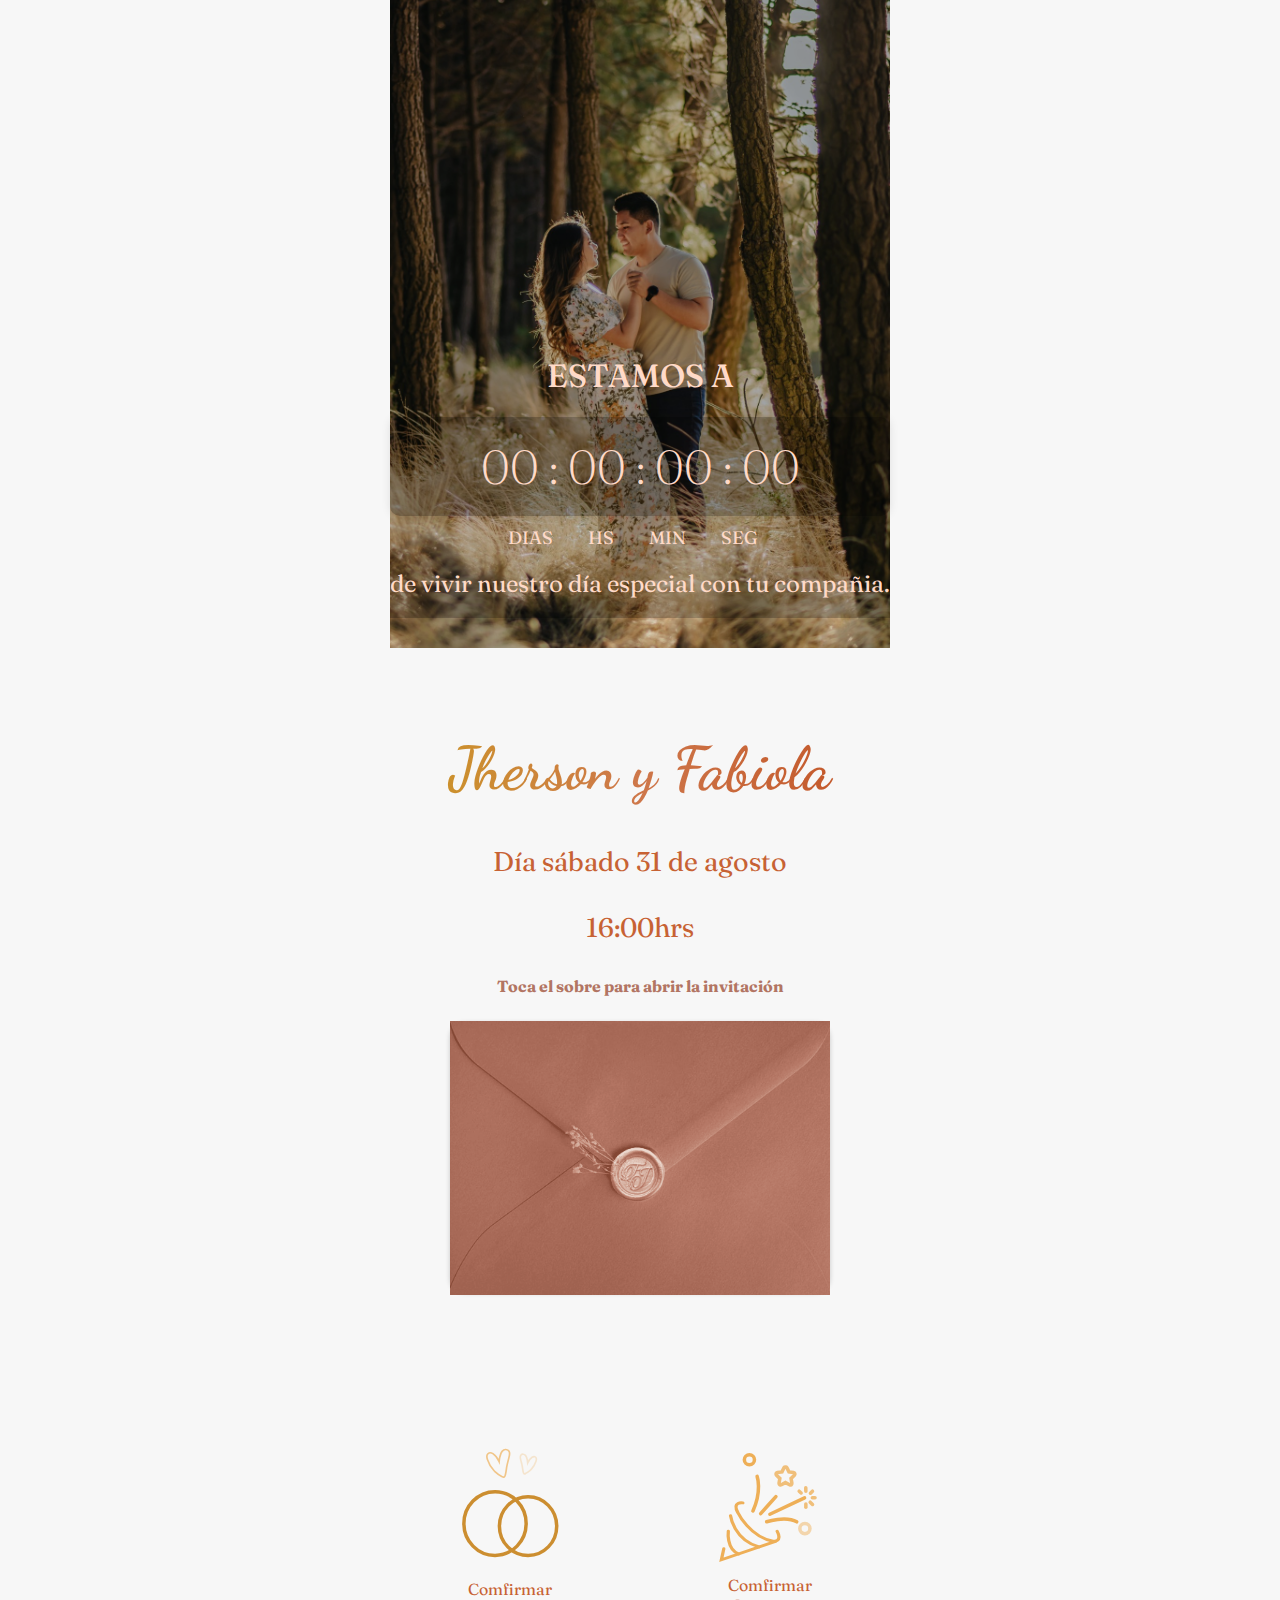
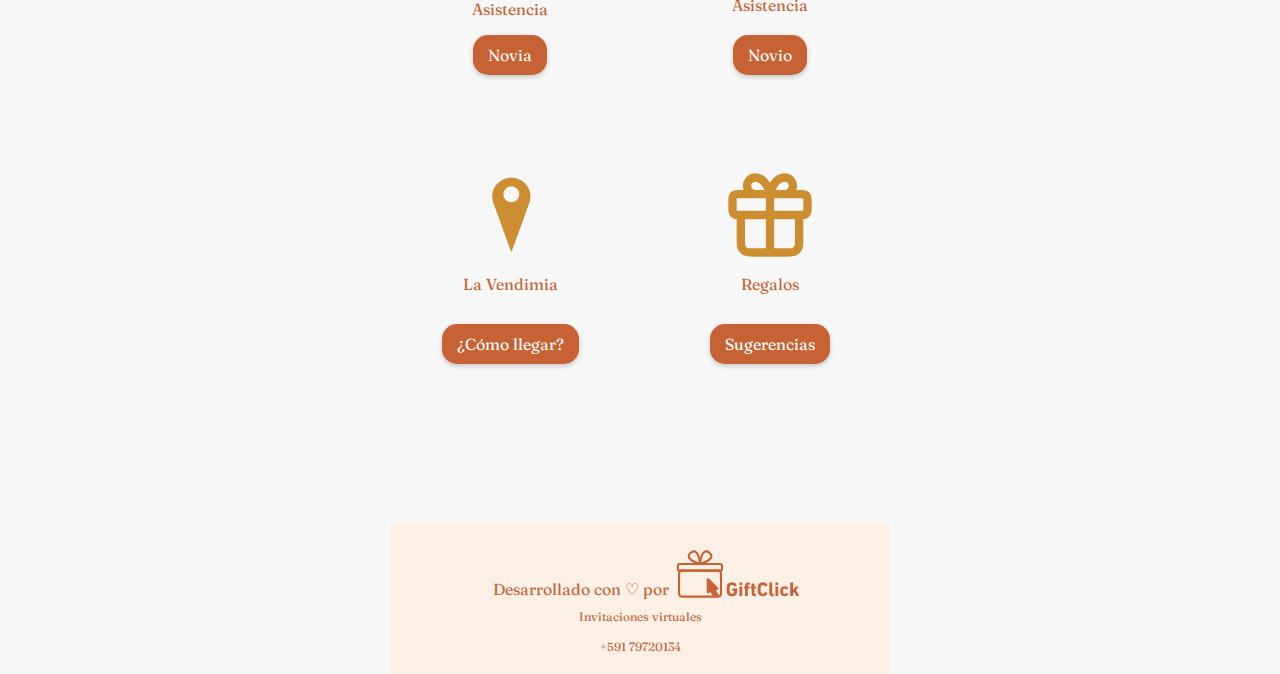
==== index.html @ 489cf0a3 "detailsx2" ====
<!DOCTYPE html>
<html lang="en">

<head>
    <meta charset="UTF-8">
    <meta name="viewport" content="width=device-width, initial-scale=1.0">
    <title>Nuestra Boda Jherson y Fabiola</title>
    <link rel="icon" type="image/x-icon" href="favicon.ico">
    <link rel="stylesheet" href="styles1.css">
    <script src="https://ajax.googleapis.com/ajax/libs/jquery/3.5.1/jquery.min.js"></script>
    <link href="https://use.fontawesome.com/releases/v5.6.1/css/all.css" rel="stylesheet">
    <meta property="og:image" content="rings.jpg">
    <title>Nuestra Boda Fabi y Jherson</title>
</head>

<body>
    <div class="containerHome">
        <img src="Flowers.PNG" alt="qr gift" class="flores">
    </div>
    <h1 class="letering">Jherson y Fabiola</h1>
    <div class="textlet">
        <p class="textlet1">Día sábado 31 de agosto <br> <br>16:00hrs </p>
    </div>
    <div class="countdown">
        <h1>Estamos a</h1>
        <div id="timer">
            <div class="time-unit" id="days">00</div>
            <div class="time-unit">:</div>
            <div class="time-unit" id="hours">00</div>
            <div class="time-unit">:</div>
            <div class="time-unit" id="minutes">00</div>
            <div class="time-unit">:</div>
            <div class="time-unit" id="seconds">00</div>
        </div>
        <div class="time-labels">
            <div class="time-label">DIAS</div>
            <div class="time-label">HS</div>
            <div class="time-label">MIN</div>
            <div class="time-label">SEG</div>
        </div>
        <h2>de vivir nuestro día especial con tu compañia.</h2>
    </div>
    <h4>Toca el sobre para abrir la invitación</h4>
    <div class="carta">
        <a href="home.html" id="envb"><img class="cartaInside" src="envelope.PNG" alt="carta"></a>
        <img src="flor2.PNG" alt="flores" id="floresHome">
    </div>
    <div class="totens">
        <div class="anim-anillos" class="toten1" id="toten1">
            <svg xmlns="http://www.w3.org/2000/svg" viewBox="0 0 150 150" width="150" height="150"
                preserveAspectRatio="xMidYMid meet">
                <defs>
                    <clipPath id="__lottie_element_75">
                        <rect width="150" height="150" x="0" y="0"></rect>
                    </clipPath>
                </defs>
                <g clip-path="url(#__lottie_element_75)">
                    <g transform="matrix(1,0,0,1,47.29375457763672,20.146596908569336)" opacity="0.6827542372879326">
                        <g opacity="1" transform="matrix(1,0,0,1,15.862000465393066,18.20599937438965)">
                            <path class="anillo-path"
                                d="M5.724,13.821C5.032,13.981,4.349,13.571,3.843,13.268C3.746,13.209,3.654,13.154,3.588,13.12C1.193,11.869,-0.996,10.318,-2.917,8.511C-3.373,8.082,-3.82,7.632,-4.247,7.173C-7.15,4.054,-9.331,0.323,-10.729,-3.916C-11.216,-5.392,-11.637,-6.964,-10.984,-8.533C-10.77,-9.045,-10.245,-9.969,-9.124,-10.396C-7.972,-10.834,-6.634,-10.589,-5.253,-9.686C-2.224,-7.706,-0.428,-4.799,0.972,-1.759C1.193,-4.68,1.761,-7.298,2.69,-9.704C3.021,-10.557,3.424,-11.456,4.142,-12.245C4.973,-13.158,6.099,-13.744,7.23,-13.852C8.588,-13.981,10.378,-13.345,11.1,-11.643C11.637,-10.374,11.435,-8.962,11.202,-7.739C10.869,-5.986,10.404,-4.22,9.954,-2.512C9.501,-0.791,9.033,0.987,8.704,2.738C8.505,3.803,8.354,4.892,8.208,5.945C8.135,6.478,8.058,7.03,7.976,7.573C7.786,8.835,7.533,10.322,7.103,11.795C7.083,11.861,7.064,11.942,7.043,12.031C6.902,12.622,6.69,13.514,5.837,13.79C5.799,13.802,5.762,13.813,5.724,13.821z" />
                        </g>
                    </g>
                    <g transform="matrix(1,0,0,1,80.91278076171875,24.922286987304688)" opacity="0.2512999999995208">
                        <g opacity="1" transform="matrix(1,0,0,1,12.479000091552734,14.140999794006348)">
                            <path class="anillo-path1"
                                d="M-4.14,9.779C-4.745,9.583,-4.896,8.951,-4.995,8.532C-5.011,8.469,-5.022,8.412,-5.036,8.365C-5.342,7.32,-5.522,6.265,-5.657,5.371C-5.715,4.985,-5.77,4.594,-5.821,4.216C-5.925,3.469,-6.032,2.696,-6.174,1.941C-6.406,0.7,-6.739,-0.562,-7.06,-1.782C-7.379,-2.993,-7.709,-4.246,-7.945,-5.489C-8.109,-6.357,-8.254,-7.358,-7.872,-8.258C-7.36,-9.465,-6.091,-9.916,-5.128,-9.825C-4.325,-9.749,-3.527,-9.333,-2.938,-8.685C-2.429,-8.125,-2.143,-7.488,-1.908,-6.883C-1.249,-5.176,-0.847,-3.32,-0.689,-1.249C0.304,-3.404,1.578,-5.465,3.727,-6.871C4.706,-7.511,5.654,-7.685,6.471,-7.374C7.266,-7.071,7.639,-6.416,7.79,-6.053C8.253,-4.939,7.955,-3.825,7.609,-2.778C6.617,0.228,5.07,2.875,3.012,5.087C2.709,5.412,2.392,5.731,2.068,6.036C0.706,7.317,-0.846,8.417,-2.545,9.304C-2.592,9.329,-2.657,9.368,-2.726,9.409C-3.085,9.625,-3.569,9.916,-4.06,9.802C-4.086,9.795,-4.113,9.788,-4.14,9.779z" />
                        </g>
                    </g>
                    <g transform="matrix(1,0,0,1,20.293,58.118)" opacity="1">
                        <g opacity="1" transform="matrix(1,0,0,1,39.72,40.464)">
                            <path class="anillo-move1"
                                d="M31.128,0C31.128,17.603,17.192,31.872,0,31.872C-17.191,31.872,-31.128,17.603,-31.128,0C-31.128,-17.602,-17.191,-31.872,0,-31.872C17.192,-31.872,31.128,-17.602,31.128,0z" />
                        </g>
                    </g>
                    <g transform="matrix(1,0,0,1,55.828,63.21)" opacity="1">
                        <g opacity="1" transform="matrix(1,0,0,1,37.234,37.918)">
                            <path class="anillo-move2"
                                d="M28.642,0C28.642,16.196,15.818,29.326,-0.001,29.326C-15.819,29.326,-28.641,16.196,-28.641,0C-28.641,-16.196,-15.819,-29.326,-0.001,-29.326C15.818,-29.326,28.642,-16.196,28.642,0z" />
                        </g>
                    </g>
                </g>
            </svg>
            <p>Comfirmar Asistencia</p>
        </div>
        <div class="toten1a"><a target="_blank" class="b2"
                href="https://api.whatsapp.com/send?phone=+59179955476&text=Sí,%20podr%C3%A9%20asistir%20a%20la%20boda%20el%20día%20sábado%2031%20de%20agosto,%20mi%20nombre%20y%20apellido%20es…">Novia</a>
        </div>

        <div class="toten2">
            <svg class="anim-fiesta" xmlns="http://www.w3.org/2000/svg" viewBox="0 0 130 130" width="130" height="130"
                preserveAspectRatio="xMidYMid meet"
                style="width: 100%; height: 100%; transform: translate3d(0px, 0px, 0px);">
                <defs>
                    <clipPath id="__lottie_element_36">
                        <rect width="130" height="130" x="0" y="0"></rect>
                    </clipPath>
                </defs>
                <g clip-path="url(#__lottie_element_36)">
                    <g transform="matrix(1,0,0,1,4.901298522949219,11.877037048339844)" opacity="0.7761166198485527"
                        style="display: block;">
                        <g opacity="1" transform="matrix(1,0,0,1,75.55999755859375,23.030000686645508)">
                            <path stroke-linecap="round" stroke-linejoin="miter" fill-opacity="0" stroke-miterlimit="10"
                                stroke="#cc8e30" stroke-opacity="1" stroke-width="3.531"
                                d=" M9.35200023651123,-2.2809998989105225 C9.166999816894531,-2.8489999771118164 8.673999786376953,-3.26200008392334 8.083000183105469,-3.3480000495910645 C8.083000183105469,-3.3480000495910645 3.4709999561309814,-4.019999980926514 3.4709999561309814,-4.019999980926514 C3.4709999561309814,-4.019999980926514 1.4149999618530273,-8.197999954223633 1.4149999618530273,-8.197999954223633 C0.9570000171661377,-8.97700023651123 -0.04600000008940697,-9.236000061035156 -0.824999988079071,-8.777000427246094 C-1.0640000104904175,-8.63599967956543 -1.2630000114440918,-8.437999725341797 -1.4049999713897705,-8.197999954223633 C-1.4049999713897705,-8.197999954223633 -3.4709999561309814,-4.019999980926514 -3.4709999561309814,-4.019999980926514 C-3.4709999561309814,-4.019999980926514 -8.083000183105469,-3.3480000495910645 -8.083000183105469,-3.3480000495910645 C-8.942000389099121,-3.2239999771118164 -9.536999702453613,-2.427999973297119 -9.413000106811523,-1.5700000524520874 C-9.36299991607666,-1.2280000448226929 -9.204000473022461,-0.9120000004768372 -8.956999778747559,-0.6700000166893005 C-8.956999778747559,-0.6700000166893005 -5.619999885559082,2.5829999446868896 -5.619999885559082,2.5829999446868896 C-5.619999885559082,2.5829999446868896 -6.406000137329102,7.176000118255615 -6.406000137329102,7.176000118255615 C-6.557000160217285,8.029999732971191 -5.986999988555908,8.845000267028809 -5.131999969482422,8.996000289916992 C-4.788000106811523,9.057000160217285 -4.433000087738037,9.001999855041504 -4.125,8.83899974822998 C-4.125,8.83899974822998 0.0010000000474974513,6.663000106811523 0.0010000000474974513,6.663000106811523 C0.0010000000474974513,6.663000106811523 4.125999927520752,8.833000183105469 4.125999927520752,8.833000183105469 C4.894000053405762,9.237000465393066 5.8429999351501465,8.940999984741211 6.247000217437744,8.17300033569336 C6.4079999923706055,7.867000102996826 6.464000225067139,7.515999794006348 6.406000137329102,7.176000118255615 C6.406000137329102,7.176000118255615 5.619999885559082,2.5829999446868896 5.619999885559082,2.5829999446868896 C5.619999885559082,2.5829999446868896 8.956000328063965,-0.6700000166893005 8.956000328063965,-0.6700000166893005 C9.383999824523926,-1.0889999866485596 9.538000106811523,-1.7130000591278076 9.35200023651123,-2.2809998989105225z">
                            </path>
                        </g>
                    </g>
                    <g transform="matrix(1,0,0,1,-12.5,-20)" opacity="1" style="display: block;">
                        <g opacity="1" transform="matrix(1,0,0,1,56.909000396728516,38.75400161743164)">
                            <path stroke-linecap="round" stroke-linejoin="miter" fill-opacity="0" stroke-miterlimit="10"
                                stroke="#cc8e30" stroke-opacity="1" stroke-width="3.531"
                                d=" M5.057000160217285,0 C5.057000160217285,2.7929999828338623 2.7929999828338623,5.057000160217285 0,5.057000160217285 C-2.7929999828338623,5.057000160217285 -5.057000160217285,2.7929999828338623 -5.057000160217285,0 C-5.057000160217285,-2.7920000553131104 -2.7929999828338623,-5.057000160217285 0,-5.057000160217285 C2.7929999828338623,-5.057000160217285 5.057000160217285,-2.7920000553131104 5.057000160217285,0z">
                            </path>
                        </g>
                    </g>
                    <g transform="matrix(1,0,0,1,1.6558074951171875,2.271503448486328)" opacity="0.4720528386105976"
                        style="display: block;">
                        <g opacity="1" transform="matrix(1,0,0,1,98.23699951171875,85.31300354003906)">
                            <path stroke-linecap="round" stroke-linejoin="miter" fill-opacity="0" stroke-miterlimit="10"
                                stroke="#cc8e30" stroke-opacity="1" stroke-width="3.531"
                                d=" M5.057000160217285,0 C5.057000160217285,2.7929999828338623 2.7929999828338623,5.057000160217285 0,5.057000160217285 C-2.7929999828338623,5.057000160217285 -5.057000160217285,2.7929999828338623 -5.057000160217285,0 C-5.057000160217285,-2.7929999828338623 -2.7929999828338623,-5.057000160217285 0,-5.057000160217285 C2.7929999828338623,-5.057000160217285 5.057000160217285,-2.7929999828338623 5.057000160217285,0z">
                            </path>
                        </g>
                    </g>
                    <g transform="matrix(1,0,0,1,9.500003814697266,4.5)" opacity="0.7761166198485527"
                        style="display: block;">
                        <g opacity="1" transform="matrix(1,0,0,1,85.64399719238281,46.60100173950195)">
                            <path stroke-linecap="round" stroke-linejoin="miter" fill-opacity="0" stroke-miterlimit="10"
                                stroke="#cc8e30" stroke-opacity="1" stroke-width="3.531"
                                d=" M-0.9639999866485596,-0.871999979019165 C-0.9639999866485596,-0.871999979019165 0.9639999866485596,0.871999979019165 0.9639999866485596,0.871999979019165">
                            </path>
                        </g>
                        <g opacity="1" transform="matrix(1,0,0,1,91.30599975585938,43.941001892089844)">
                            <path stroke-linecap="round" stroke-linejoin="miter" fill-opacity="0" stroke-miterlimit="10"
                                stroke="#cc8e30" stroke-opacity="1" stroke-width="3.531"
                                d=" M-0.04399999976158142,-1.7879999876022339 C-0.04399999976158142,-1.7879999876022339 0.04399999976158142,1.7879999876022339 0.04399999976158142,1.7879999876022339">
                            </path>
                        </g>
                        <g opacity="1" transform="matrix(1,0,0,1,0,0)">
                            <path stroke-linecap="round" stroke-linejoin="miter" fill-opacity="0" stroke-miterlimit="10"
                                stroke="#cc8e30" stroke-opacity="1" stroke-width="3.531"
                                d=" M91.3479995727539,58.45899963378906 C91.3479995727539,58.45899963378906 91.3479995727539,61.78499984741211 91.3479995727539,61.78499984741211">
                            </path>
                        </g>
                        <g opacity="1" transform="matrix(1,0,0,1,96.86199951171875,57.849998474121094)">
                            <path stroke-linecap="round" stroke-linejoin="miter" fill-opacity="0" stroke-miterlimit="10"
                                stroke="#cc8e30" stroke-opacity="1" stroke-width="3.531"
                                d=" M-1.1540000438690186,-1.1349999904632568 C-1.1540000438690186,-1.1349999904632568 1.1540000438690186,1.1349999904632568 1.1540000438690186,1.1349999904632568">
                            </path>
                        </g>
                        <g opacity="1" transform="matrix(1,0,0,1,0,0)">
                            <path stroke-linecap="round" stroke-linejoin="miter" fill-opacity="0" stroke-miterlimit="10"
                                stroke="#cc8e30" stroke-opacity="1" stroke-width="3.531"
                                d=" M97.88800048828125,52.356998443603516 C97.88800048828125,52.356998443603516 100.50399780273438,52.356998443603516 100.50399780273438,52.356998443603516">
                            </path>
                        </g>
                        <g opacity="1" transform="matrix(1,0,0,1,96.9729995727539,46.66899871826172)">
                            <path stroke-linecap="round" stroke-linejoin="miter" fill-opacity="0" stroke-miterlimit="10"
                                stroke="#cc8e30" stroke-opacity="1" stroke-width="3.531"
                                d=" M-1.003000020980835,0.9779999852180481 C-1.003000020980835,0.9779999852180481 1.003000020980835,-0.9779999852180481 1.003000020980835,-0.9779999852180481">
                            </path>
                        </g>
                    </g>
                    <g transform="matrix(1,0,0,1,9.500003814697266,4.5)" opacity="1" style="display: block;">
                        <g opacity="1" transform="matrix(1,0,0,1,69.16699981689453,74.1520004272461)">
                            <path stroke-linecap="round" stroke-linejoin="miter" fill-opacity="0" stroke-miterlimit="10"
                                stroke="#cc8e30" stroke-opacity="1" stroke-width="3.531"
                                d="  M-17.038000106811523,2.071000099182129 C-17.038000106811523,2.071000099182129 2.2160000801086426,-4.184999942779541 13.038000106811523,2.184999942779541">
                            </path>
                        </g>
                    </g>
                    <g transform="matrix(1,0,0,1,9.500003814697266,4.5)" opacity="1" style="display: block;">
                        <g opacity="1" transform="matrix(1,0,0,1,72.7030029296875,60.55099868774414)">
                            <path stroke-linecap="round" stroke-linejoin="miter" fill-opacity="0" stroke-miterlimit="10"
                                stroke="#cc8e30" stroke-opacity="1" stroke-width="3.531"
                                d=" M-17.339000701904297,8.194999694824219 C-17.339000701904297,8.194999694824219 17.339000701904297,-8.194999694824219 17.339000701904297,-8.194999694824219">
                            </path>
                        </g>
                    </g>
                    <g transform="matrix(1,0,0,1,9.500003814697266,4.5)" opacity="1" style="display: block;">
                        <g opacity="1"
                            transform="matrix(-0.9933285713195801,0.11531856656074524,-0.11531856656074524,-0.9933285713195801,53.858001708984375,59.505001068115234)">
                            <path stroke-linecap="round" stroke-linejoin="miter" fill-opacity="0" stroke-miterlimit="10"
                                stroke="#cc8e30" stroke-opacity="1" stroke-width="3.531"
                                d=" M8.631999969482422,-7.672999858856201 C8.631999969482422,-7.672999858856201 -6.659999847412109,5.920000076293945 -8.460000038146973,7.519999980926514">
                            </path>
                        </g>
                    </g>
                    <g transform="matrix(1,0,0,1,9.500003814697266,4.5)" opacity="1" style="display: block;">
                        <g opacity="1" transform="matrix(1,0,0,1,43.04600143432617,48.16999816894531)">
                            <path stroke-linecap="round" stroke-linejoin="miter" fill-opacity="0" stroke-miterlimit="10"
                                stroke="#cc8e30" stroke-opacity="1" stroke-width="3.531"
                                d=" M-0.4359999895095825,-17.263999938964844 C-0.4359999895095825,-17.263999938964844 4.620999813079834,-2.7899999618530273 -4.620999813079834,17.263999938964844">
                            </path>
                        </g>
                    </g>
                    <g transform="matrix(0.9204199910163879,0,0,0.8299999833106995,8.79580020904541,24.540000915527344)"
                        opacity="1" style="display: block;">
                        <g opacity="1" transform="matrix(1,0,0,1,47.23099899291992,67.61399841308594)">
                            <path stroke-linecap="round" stroke-linejoin="miter" fill-opacity="0" stroke-miterlimit="10"
                                stroke="#cc8e30" stroke-opacity="1" stroke-width="3.531"
                                d=" M-15.63599967956543,-22.611000061035156 C-15.63599967956543,-22.611000061035156 -27.988000869750977,-24.674999237060547 -21.011999130249023,-10.725000381469727 C-21.011999130249023,-10.725000381469727 -8.109000205993652,18.570999145507812 17.177000045776367,23.628000259399414 C17.177000045776367,23.628000259399414 27.988000869750977,24.674999237060547 21.542999267578125,11.519000053405762">
                            </path>
                        </g>
                        <g opacity="1" transform="matrix(1,0,0,1,33.63600158691406,79.23300170898438)">
                            <path stroke-linecap="round" stroke-linejoin="miter" fill-opacity="0" stroke-miterlimit="10"
                                stroke="#cc8e30" stroke-opacity="1" stroke-width="3.531"
                                d=" M-15.468999862670898,-18.809999465942383 C-15.468999862670898,-18.809999465942383 -12.083000183105469,10.090999603271484 15.468999862670898,18.809999465942383">
                            </path>
                        </g>
                        <g opacity="1" transform="matrix(1,0,0,1,20.20199966430664,92.8290023803711)">
                            <path stroke-linecap="round" stroke-linejoin="miter" fill-opacity="0" stroke-miterlimit="10"
                                stroke="#cc8e30" stroke-opacity="1" stroke-width="3.531"
                                d=" M-4.409999847412109,-13.758999824523926 C-4.409999847412109,-13.758999824523926 -6.888000011444092,7.829999923706055 6.888000011444092,13.758999824523926">
                            </path>
                        </g>
                        <g opacity="1" transform="matrix(1,0,0,1,37.63999938964844,102.40299987792969)">
                            <path stroke-linecap="round" stroke-linejoin="miter" fill-opacity="0" stroke-miterlimit="10"
                                stroke="rgb(175,133,102)" stroke-opacity="1" stroke-width="10"
                                d=" M-26.767000198364258,-2.0920000076293945 C-26.767000198364258,-2.0920000076293945 -29.382999420166016,11.16100025177002 -29.382999420166016,11.16100025177002 C-29.382999420166016,11.16100025177002 29.382999420166016,-11.16100025177002 29.382999420166016,-11.16100025177002">
                            </path>
                        </g>
                    </g>
                </g>
            </svg>
            <p>Comfirmar<br>Asistencia</p>
        </div>
        <div class="toten2a"><a target="_blank" class="b2"
                href="https://api.whatsapp.com/send?phone=+59170347801&text=Sí,%20podr%C3%A9%20asistir%20a%20la%20boda%20el%20día%20sábado%2031%20de%20agosto,%20mi%20nombre%20y%20apellido%20es…">Novio</a>
        </div>
    </div>
    <div class="totens">
        <div class="toten3"><svg version="1.0" xmlns="http://www.w3.org/2000/svg" width="80px" height="80px"
                viewBox="0 0 1280.000000 1280.000000" preserveAspectRatio="xMidYMid meet">
                <metadata>
                    Created by potrace 1.15, written by Peter Selinger 2001-2017
                </metadata>
                <g transform="translate(0.000000,1280.000000) scale(0.100000,-0.100000)" fill="#cc8e30" stroke="none">
                    <path d="M6335 12360 c-516 -49 -1002 -220 -1425 -502 -175 -116 -281 -200
           -419 -333 -193 -185 -350 -375 -478 -579 -474 -754 -590 -1678 -313 -2516 26
           -80 241 -676 478 -1325 1892 -5186 2434 -6670 2436 -6672 2 -2 204 547 449
           1219 245 673 890 2440 1433 3928 542 1488 1004 2757 1026 2820 328 963 133
           2036 -516 2840 -100 125 -313 336 -446 443 -441 355 -936 572 -1505 658 -157
           23 -560 34 -720 19z m498 -1415 c381 -67 721 -314 901 -654 158 -301 190 -666
           85 -986 -153 -465 -564 -804 -1051 -865 -295 -37 -607 38 -861 207 -95 63
           -249 213 -320 310 -238 331 -301 753 -172 1140 65 195 159 347 305 493 184
           185 418 308 673 355 102 18 333 18 440 0z" />
                </g>
            </svg>
            <p class="vendimiatext">La Vendimia</p>
        </div>
        <div class="toten3a"><a class="b2"
                href="https://www.google.com.bo/maps/place/La+Vendimia/@-17.3258235,-66.2223847,17z/data=!3m1!4b1!4m6!3m5!1s0x93e3754413714e6b:0x2347e13ac6109e27!8m2!3d-17.3258235!4d-66.2198098!16s%2Fg%2F11dynwq_x2?hl=es&entry=ttu"
                target="_blank">¿Cómo llegar?</a></div>

        <div class="toten4">
            <div><svg width="100px" height="200px" viewBox="0 0 24 24" fill="none" xmlns="http://www.w3.org/2000/svg">
                    <g id="SVGRepo_bgCarrier" stroke-width="0"></g>
                    <g id="SVGRepo_tracerCarrier" stroke-linecap="round" stroke-linejoin="round"></g>
                    <g id="SVGRepo_iconCarrier">
                        <path
                            d="M12 7V20M12 7H8.46429C7.94332 7 7.4437 6.78929 7.07533 6.41421C6.70695 6.03914 6.5 5.53043 6.5 5C6.5 4.46957 6.70695 3.96086 7.07533 3.58579C7.4437 3.21071 7.94332 3 8.46429 3C11.2143 3 12 7 12 7ZM12 7H15.5357C16.0567 7 16.5563 6.78929 16.9247 6.41421C17.293 6.03914 17.5 5.53043 17.5 5C17.5 4.46957 17.293 3.96086 16.9247 3.58579C16.5563 3.21071 16.0567 3 15.5357 3C12.7857 3 12 7 12 7ZM5 12H19V17.8C19 18.9201 19 19.4802 18.782 19.908C18.5903 20.2843 18.2843 20.5903 17.908 20.782C17.4802 21 16.9201 21 15.8 21H8.2C7.07989 21 6.51984 21 6.09202 20.782C5.71569 20.5903 5.40973 20.2843 5.21799 19.908C5 19.4802 5 18.9201 5 17.8V12ZM4.6 12H19.4C19.9601 12 20.2401 12 20.454 11.891C20.6422 11.7951 20.7951 11.6422 20.891 11.454C21 11.2401 21 10.9601 21 10.4V8.6C21 8.03995 21 7.75992 20.891 7.54601C20.7951 7.35785 20.6422 7.20487 20.454 7.10899C20.2401 7 19.9601 7 19.4 7H4.6C4.03995 7 3.75992 7 3.54601 7.10899C3.35785 7.20487 3.20487 7.35785 3.10899 7.54601C3 7.75992 3 8.03995 3 8.6V10.4C3 10.9601 3 11.2401 3.10899 11.454C3.20487 11.6422 3.35785 11.7951 3.54601 11.891C3.75992 12 4.03995 12 4.6 12Z"
                            stroke="#cc8e30" stroke-width="2" stroke-linecap="round" stroke-linejoin="round"></path>
                    </g>
                </svg>
                <p class="templetext">Regalos</p>
            </div>
        </div>
        <div class="toten4a"> <button class="b2" id="openModalBtn">Sugerencias</button></div>
    </div>
    <div id="myModal" class="modal">
        <div class="modal-content">
            <span class="close">&times;</span>
            <p>¡Agradecemos tus obsequios!<br>Una opción de regalo es hacernos un depósito utilizando el QR. Con lo recaudado podremos comprarnos las cosas que nos faltan en nuestro hogar o hacer un pequeño viaje.</p>
            <img src="qr.jpg" id="qrcode" alt="Imagen de REGALO QR">
            <div class="textlet">
            <p class="textlet1">SUGERENCIA DE REGALOS</p>
            </div>
            <img src="qr2.png" id="qrcode" alt="Imagen de REGALO QR">
            <h1 class="letering">Jherson y Fabiola</h1>
            <p class="textlet1">MESA DE REGALOS<br>MULTICENTER<br>Av.Uyuni N.1171 casi puente Muyurina<br>Cel. 69414806</p>
        </div>
    </div>
    </div>
    <script src="script.js"></script>
    <footer>
        <div class="footergitfclick">
            <p>
                Desarrollado con <span class="heartfooter">♡</span> por <a href="https://www.facebook.com/giftclickbo"
                    target="_blank" id="footerlink">
                    <svg xmlns="http://www.w3.org/2000/svg" width="933" height="533" fill="none" viewBox="0 0 933 533"
                        id="svggiftclick">
                        <path fill="#c76234"
                            d="M369.803 254.18H157.219A17.254 17.254 0 0 1 140 236.959v-12.18a17.255 17.255 0 0 1 17.219-17.221h212.584a17.255 17.255 0 0 1 17.219 17.221v12.18a17.254 17.254 0 0 1-17.219 17.221Zm-212.602-35.253a5.886 5.886 0 0 0-5.886 5.887v12.145a5.888 5.888 0 0 0 5.886 5.887h212.602a5.886 5.886 0 0 0 5.887-5.887v-12.18a5.888 5.888 0 0 0-5.887-5.887l-212.602.035Z" />
                        <path fill="#c76234"
                            d="M258.629 216.847c-1.235 0-2.461-.203-3.63-.599-23.652-8.003-52.627-21.575-56.275-40.77-1.762-9.183 2.379-18.067 12.231-26.44 9.852-8.372 19.281-10.928 28.023-7.667 18.294 6.804 26.789 37.738 30.702 62.503a11.234 11.234 0 0 1-6.354 11.925 11.225 11.225 0 0 1-4.679 1.048h-.018Zm-.158-11.21 5.604-.899-5.604.899ZM231.593 151.4c-3.877 0-8.336 2.116-13.306 6.311-6.521 5.517-9.341 10.769-8.424 15.634 1.956 10.294 20.567 22.58 48.572 32.08-4.653-29.312-13.606-49.777-23.405-53.425a9.799 9.799 0 0 0-3.437-.6Z" />
                        <path fill="#c76234"
                            d="M270.014 216.847a11.225 11.225 0 0 1-11.032-12.973c3.895-24.677 12.337-55.682 30.701-62.503 8.812-3.243 18.171-.67 28.023 7.668 9.852 8.337 13.976 17.238 12.231 26.439-3.648 19.195-32.622 32.767-56.274 40.77a11.319 11.319 0 0 1-3.649.599Zm27.054-65.447a9.803 9.803 0 0 0-3.437.6c-9.799 3.648-18.77 24.095-23.405 53.425 28.023-9.5 46.616-21.786 48.573-32.08.916-4.865-1.904-10.117-8.425-15.634-4.97-4.195-9.429-6.311-13.306-6.311ZM406.021 348.005c0-8.813.635-15.441 2.009-19.671 3.702-11.422 13.324-17.45 26.437-17.45 12.795 0 22.101 6.134 25.59 15.335.318.74.212 1.269-.423 1.586l-11.314 4.759c-.741.212-1.269 0-1.481-.529a13.48 13.48 0 0 0-12.337-7.403c-6.027 0-9.834 2.644-11.526 8.038-.74 2.327-1.163 7.403-1.163 15.335 0 7.932.423 13.114 1.163 15.44 1.692 5.288 5.604 7.932 11.738 7.932 5.498 0 10.151-2.749 11.526-7.403a26.44 26.44 0 0 0 .846-7.05.56.56 0 0 0-.635-.635h-9.728c-.74 0-1.058-.317-1.058-1.058v-10.152c0-.741.318-1.058 1.058-1.058h24.674c.74 0 1.057.317 1.057 1.058v5.922c.193 5.45-.4 10.9-1.762 16.181-3.525 11.422-13.43 17.979-26.225 17.979-13.113 0-22.735-6.028-26.437-17.45-1.374-4.266-2.009-10.893-2.009-19.706ZM475.179 324.632c-.74 0-1.057-.317-1.057-1.057v-10.471c0-.74.317-1.057 1.057-1.057h12.69c.74 0 1.057.317 1.057 1.057v10.471c0 .74-.317 1.057-1.057 1.057h-12.69Zm0 59.33c-.74 0-1.057-.317-1.057-1.057v-49.001c0-.741.317-1.058 1.057-1.058h12.69c.74 0 1.057.317 1.057 1.058v49.071c0 .74-.317 1.058-1.057 1.058l-12.69-.071ZM505.211 383.962c-.74 0-1.058-.317-1.058-1.057v-38.602a.556.556 0 0 0-.16-.474.558.558 0 0 0-.474-.16h-3.172c-.741 0-1.058-.318-1.058-1.058v-8.813c0-.741.317-1.058 1.058-1.058h3.172a.57.57 0 0 0 .474-.16.558.558 0 0 0 .16-.474v-2.433c0-12.338 5.711-17.626 17.977-17.626h5.816c.741 0 1.058.317 1.058 1.057v9.942c0 .74-.317 1.057-1.058 1.057h-3.278c-4.653 0-5.816 1.164-5.816 5.5v2.538a.57.57 0 0 0 .16.474.562.562 0 0 0 .475.16h8.354c.74 0 1.057.318 1.057 1.058v8.813c0 .74-.317 1.058-1.057 1.058h-8.354a.57.57 0 0 0-.475.16.556.556 0 0 0-.16.474v38.602c0 .74-.317 1.058-1.057 1.058l-12.584-.036ZM555.44 384.597c-11.738 0-16.285-5.182-16.285-17.027v-23.267a.556.556 0 0 0-.16-.474.558.558 0 0 0-.474-.16h-3.173c-.74 0-1.057-.318-1.057-1.058v-8.813c0-.741.317-1.058 1.057-1.058h3.173a.558.558 0 0 0 .61-.378.557.557 0 0 0 .024-.256v-13.749c0-.74.318-1.057 1.058-1.057h12.584c.74 0 1.057.317 1.057 1.057v13.749a.57.57 0 0 0 .378.61.57.57 0 0 0 .256.024h6.557c.74 0 1.057.317 1.057 1.058v8.813c0 .74-.317 1.058-1.057 1.058h-6.557a.557.557 0 0 0-.474.16.57.57 0 0 0-.16.474v22.632c0 3.808 1.269 5.077 4.653 5.077h2.538c.74 0 1.057.317 1.057 1.057v10.47c0 .741-.317 1.058-1.057 1.058h-5.605ZM571.408 348.004c0-8.989.634-15.546 2.009-19.388 3.807-11.528 12.901-17.627 25.59-17.627 12.161 0 20.938 5.817 25.062 15.97.317.634.212 1.057-.529 1.269l-11.526 5.182a.951.951 0 0 1-1.48-.529c-2.327-5.393-6.134-8.143-11.421-8.143a10.397 10.397 0 0 0-10.786 7.932c-.74 2.432-1.163 7.509-1.163 15.44 0 7.932.423 13.008 1.163 15.441a10.4 10.4 0 0 0 10.786 7.932c5.287 0 9.094-2.75 11.421-8.144a.95.95 0 0 1 1.48-.528l11.526 5.182c.741.211.846.634.529 1.269-4.124 10.153-12.901 15.969-25.062 15.969-12.689 0-21.783-6.134-25.59-17.626-1.375-4.054-2.009-10.611-2.009-19.601ZM649.554 384.597c-11.315 0-15.862-4.865-15.862-16.287v-55.206c0-.74.317-1.057 1.058-1.057h12.689c.74 0 1.058.317 1.058 1.057v54.043c0 3.278 1.48 4.865 4.441 4.865h2.221c.74 0 1.057.317 1.057 1.057v10.47c0 .741-.317 1.058-1.057 1.058h-5.605ZM667.108 324.632c-.74 0-1.058-.317-1.058-1.057v-10.471c0-.74.318-1.057 1.058-1.057h12.689c.741 0 1.058.317 1.058 1.057v10.471c0 .74-.317 1.057-1.058 1.057h-12.689Zm0 59.33c-.74 0-1.058-.317-1.058-1.057v-49.001c0-.741.318-1.058 1.058-1.058h12.689c.741 0 1.058.317 1.058 1.058v49.071c0 .74-.317 1.058-1.058 1.058l-12.689-.071ZM693.227 370.637a48.211 48.211 0 0 1 0-24.536c2.961-9.412 11.103-14.489 22.101-14.489a22.704 22.704 0 0 1 19.387 9.624 1.054 1.054 0 0 1 .208.785 1.048 1.048 0 0 1-.42.696l-9.2 6.028a1.061 1.061 0 0 1-1.265.104 1.063 1.063 0 0 1-.321-.316 9.682 9.682 0 0 0-8.142-4.441 7.454 7.454 0 0 0-7.931 5.499 40.933 40.933 0 0 0 0 17.626 7.453 7.453 0 0 0 7.931 5.464 9.676 9.676 0 0 0 8.142-4.442 1.06 1.06 0 0 1 1.586-.211l9.2 6.028a1.048 1.048 0 0 1 .42.696 1.045 1.045 0 0 1-.208.785 22.704 22.704 0 0 1-19.387 9.624c-10.998-.036-19.14-5.112-22.101-14.524ZM778.141 383.962a1.751 1.751 0 0 1-.948-.296 1.751 1.751 0 0 1-.638-.761l-11.421-20.623-5.287 6.557v14.101c0 .74-.317 1.058-1.058 1.058H746.1c-.74 0-1.058-.318-1.058-1.058v-69.8c0-.741.318-1.058 1.058-1.058h12.689c.741 0 1.058.317 1.058 1.058v38.778l14.699-18.085a2.548 2.548 0 0 1 2.009-1.058h13.535a.619.619 0 0 1 .423 1.058l-15.65 18.085 17.871 30.987c.211.423.106 1.057-.529 1.057h-14.064ZM359.564 242.828H168.639a21.874 21.874 0 0 0-21.854 21.857v106.234a21.868 21.868 0 0 0 21.854 21.856h190.925a21.868 21.868 0 0 0 21.854-21.856V264.614a21.872 21.872 0 0 0-21.854-21.786ZM334.89 351.301l16.937 30.194h-9.359l-15.139-29.666a7.478 7.478 0 0 0-5.288-3.983 7.624 7.624 0 0 0-1.374-.124 7.456 7.456 0 0 0-5.164 2.045l-4.776 4.354v-48.42l34.138 34.372h-3.525a7.528 7.528 0 0 0-6.398 3.779 7.525 7.525 0 0 0-.035 7.431l-.017.018Zm35.142 19.618a10.577 10.577 0 0 1-5.816 9.394l-16.302-29.065 6.168-.106a7.524 7.524 0 0 0 7.332-8.99 7.522 7.522 0 0 0-2.044-3.842l-46.987-47.309a7.523 7.523 0 0 0-12.865 5.288v66.31a7.526 7.526 0 0 0 12.601 5.57l7.473-6.804 10.222 20.041H168.639a10.575 10.575 0 0 1-10.574-10.576V264.526a10.575 10.575 0 0 1 10.574-10.576h190.925a10.576 10.576 0 0 1 10.574 10.576l-.106 106.393Z" />
                        <path fill="#c76234"
                            d="m356.303 378.551-17.377-30.97a1.624 1.624 0 0 1 .009-1.603 1.625 1.625 0 0 1 1.383-.811l11.015-.194a1.624 1.624 0 0 0 1.482-1.01 1.625 1.625 0 0 0-.354-1.758l-41.223-41.51a1.626 1.626 0 0 0-1.78-.37 1.627 1.627 0 0 0-1.005 1.516v58.167a1.617 1.617 0 0 0 .967 1.484 1.617 1.617 0 0 0 1.747-.285l9.799-8.937a1.63 1.63 0 0 1 1.383-.399 1.623 1.623 0 0 1 1.155.857l14.664 28.749h16.108l1.34-.705a1.626 1.626 0 0 0 .687-2.221Z" />
                    </svg>
                </a>
            </p>
        </div>
        <p class="footnumber">Invitaciones virtuales <br> <br>+591 79720134</p>
    </footer>
</body>

</html>
---- styles1.css ----
@import url("https://fonts.googleapis.com/css2?family=Fraunces:ital,opsz,wght@0,9..144,100..900;1,9..144,100..900&display=swap");
@import url("https://fonts.googleapis.com/css2?family=Roboto:ital,wght@0,100;0,300;0,400;0,500;0,700;0,900;1,100;1,300;1,400;1,500;1,700;1,900&display=swap");
@import url("https://fonts.googleapis.com/css2?family=Calligraffitti&family=Dancing+Script:wght@400..700&display=swap");
@import url("https://fonts.googleapis.com/css2?family=PT+Serif:ital,wght@0,400;0,700;1,400;1,700&display=swap");

body {
  margin: 0;
  padding: 0;
  overflow-x: hidden; /* Oculta el desbordamiento horizontal */
  background-color: #cecece29;
  font-family: "Fraunces", Arial, sans-serif;
  width: 100%;
  height: 100vh; /* Asegura que el cuerpo ocupe toda la altura de la ventana */
}

.flores {
  opacity: 0;
}

#qrcode {
  width: 300px;
  /*! padding: 30%; */
}

#svggiftclick {
  width: 200px;
  height: 100px;
  margin-bottom: -29px;
  margin-left: -35px;
}
#footerlink {
  background-color: transparent;
  margin: 0;
  padding: 0;
  width: 50px;
  height: 50px;
  box-shadow: none;
}

footer {
  text-align: center;
  background-color: #fbf0e5;
  height: 150px;
  width: 100%;
  position: relative;
  z-index: 5;
  margin-top: 160px;
}

footer div p {
  margin-left: 50px;
}

footer > p {
  font-size: 12px;
}

.footergitfclick {
  text-align: center;
  display: flex;
  flex-direction: row;
  justify-content: space-around;
  align-items: center;
}

.fl1 {
  text-align: center;
  margin-bottom: 2px;
}

#envb {
  color: transparent;
  background-color: transparent;
  width: 350px;
  height: 250px;
  display: inline-block;
}

h4 {
  text-align: center;
  color: #b27563;
}

#envb:hover {
  box-shadow: 5px 8px 20px black;
}

.carta img {
  width: 380px;
  margin-top: -10px;
  margin-left: -15px;
}

.cartaInside:hover {
  box-shadow: 5px 8px 20px !important;
  cursor: pointer;
}
.backhome {
  text-align: center;
  /*! height: 450px; */
  margin-top: 50px;
  z-index: 5;
  position: relative;
}
.backhome a,
b2 {
  box-shadow: 5px 10px 15px silver;
}

.backhome a:hover {
  box-shadow: 5px 10px 15px gray;
}

.b2:hover {
  box-shadow: 5px 10px 15px gray;
}

.fl {
  width: 250px;
  text-align: center;
}

.textlet {
  display: flex;
  flex-direction: row;
  justify-content: center;
  font-size: 27px;
}

.textlet2 {
  margin-bottom: -10px;
}

.textlet1 {
  /*! margin-top: 15px; */
  /*! margin-right: 25px; */
  text-align: center;
}


.textlet33 {
  display: block;
  margin-left: 25px;
}

.textlet2 {
  font-size: 60px;
  color: #c76e42;
  margin-top: -2px;
}

.letering {
  text-align: center;
  margin-top: -15px;
  font-family: "Dancing Script", cursive;
  font-optical-sizing: auto;
  font-weight: 800;
  font-style: normal;
  font-size: 60px;
  color: transparent;
  background-image: linear-gradient(
    90deg,
    rgba(203, 152, 36, 1) 0%,
    rgba(206, 119, 74) 50%,
    rgba(193, 81, 35) 100%
  );
  -webkit-background-clip: text;
  background-clip: text;
  padding-inline: 15px;
}

.floresHome {
  margin-top: -100px;
  /*! width: 50px; */
}
.carta {
  text-align: center;
  margin-top: 25px;
  /*! box-shadow: 5px 15px 15px; */
}

#floresHome {
  width: 250px;
  margin-top: -100px;
  z-index: -1;
  position: relative;
  opacity: 0;
}

.totens {
  display: grid;
  grid-template-columns: 1fr 1fr;
  width: auto;
  justify-items: center;
  align-items: center;
  gap: 20px;
  text-align: center;
  margin-bottom: 50px;
}

.toten3 {
  /*! margin-top: 80px; */
  /*! margin-right: 35px; */
  /*! margin-top: -15px; */
  grid-column-start: 1;
  grid-column-end: 2;
  grid-row-start: 1;
  grid-row-end: 2;
}

.toten3a {
  grid-column-start: 1;
  grid-column-end: 2;
  grid-row-start: 2;
  grid-row-end: 3;
}

.toten4 {
  width: 150px;
  /*! margin-top: 5px; */
  /*! margin-left: 85px; */
  grid-column-start: 2;
  grid-column-end: 3;
  grid-row-start: 1;
  grid-row-end: 2;
}

.toten4a {
  grid-column-start: 2;
  grid-column-end: 3;
  grid-row-start: 2;
  grid-row-end: 3;
}

.toten1 {
  margin-top: -15px;
  grid-column-start: 1;
  grid-column-end: 2;
  grid-row-start: 1;
  grid-row-end: 2;
}

.toten2 {
  grid-column-start: 2;
  grid-column-end: 3;
  grid-row-start: 1;
  grid-row-end: 2;
}

.toten1a {
  grid-column-start: 1;
  grid-column-end: 2;
  grid-row-start: 2;
  grid-row-end: 3;
}

.toten2a {
  grid-column-start: 2;
  grid-column-end: 3;
  grid-row-start: 2;
  grid-row-end: 3;
}

.templetext {
  margin-top: -45px;
}

.toten3 {
  margin-top: 60px;
}

.vendimiatext {
  padding-top: 15px;
}

.countdown {
  text-align: center;
  margin-top: 150px;
  margin-bottom: 60px;
  font-weight: 200;
  color: #ffdac8;
  position: absolute;
  background-color: #00000038;
  top: 0;
  left: 0;
  right: 0;
  margin: 0 auto;
  width: 100%;
  padding-top: 300px;
}

.countdown h1 {
  font-weight: 500;
  text-transform: uppercase;
}

.countdown h2 {
  font-weight: 400;
}

#timer {
  display: flex;
  justify-content: center;
  align-items: center;
  background-color: #00000040;
  padding: 20px;
  border-radius: 10px;
  box-shadow: 0 0 10px rgba(0, 0, 0, 0.1);
}

.time-unit {
  font-size: 48px;
  margin: 0 5px;
}

.time-labels {
  display: flex;
  justify-content: center;
  margin-top: 10px;
}

.time-label {
  font-size: 18px;
  margin: 0 10px;
  font-weight: 400;
  padding-inline-end: 15px;
}

#containerroses {
  width: 100%;
  height: 100%;
  position: fixed; /* Fijado para ocupar toda la pantalla */
  top: 0;
  left: 0;
  z-index: 1;
  overflow: hidden; /* Oculta cualquier desbordamiento */
}

.dot {
  width: 35px;
  height: 35px;
  position: absolute;
  background: url(hoja.png) no-repeat center center;
  background-size: 100% 100%;
}

#logo {
  left: 50%;
  top: 50%;
  position: absolute;
  border-radius: 10px;
  transform: translate(-50%, -50%);
}

#png-container {
  background-image: url("ondas.png");
  background-size: cover;
  background-position: center;
  height: 185px;
  margin-top: -160px;
  z-index: 6;
  position: relative;
}

.flores {
  width: 50%;
  padding-top: 500px;
  margin-bottom: -45px;
  z-index: 2;
}

.flores1 {
  width: 50%;
  padding-top: 500px;
  margin-bottom: -40px;
  visibility: hidden;
}

.name-special {
  font-family: "Dancing Script", cursive;
  font-optical-sizing: auto;
  font-weight: 800;
  font-style: normal;
  font-size: 55px;
  rotate: -15deg;
  color: #ce7b15;
  z-index: 2;
  overflow: hidden;
}

.containerf {
  /*! background-color: #9d8151; */
  margin-top: -285px;
  z-index: 2;
}

.lineH {
  display: flex;
  justify-content: center;
  z-index: 2;
}

svg#flower-frame {
  width: 100%;
  /*! box-shadow: 1px 1px 85px #fcd8c5; */
  padding-top: 70px;
  padding-bottom: 25px;
  z-index: 2;
  position: relative;
}

.date span {
  font-size: 100px;
  z-index: 2;
}

.lineA {
  z-index: 2;
  font-size: 180px;
  margin-top: -60px;
  margin-bottom: -60px;
  font-family: "PT Serif";
  font-weight: 1000;
  color: transparent;
}

#Footer_group_1_,
[id^="PinkFlowerGroup"],
[id^="BaseGroup"] path,
[id^="LeafGroup"] path,
path[id^="Stroke"],
g[id^="BudGroup"] g[id^="BudGroup"] g[id^="Bud"],
#Bud8_1_,
#Bud10_1_,
#Bud23_1_,
#Bud26_1_,
[id^="Dots"],
[id^="Flourish"] {
  visibility: hidden;
}

.leave2 {
  position: absolute;
  top: -31%;
  right: 50%;
  transform: translateX(-50%);
  width: 263px;
  height: 224px;
  animation: fall 2s ease-out forwards; /* Animation for falling */
}

.leave2 img {
  position: absolute;
  top: 0;
  left: 0;
  width: 100%;
  height: 100%;
  filter: opacity(70%);
}

@keyframes fall {
  0% {
    transform: translateY(-100%) rotate(0deg); /* Start off-screen at the top with no rotation */
  }
  100% {
    transform: translateY(100%) rotate(360deg); /* Fall to the bottom with a full rotation */
  }
}

.leave2 path {
  stroke-width: 2;
  stroke: white; /* Change the color of all lines to orange */
  stroke-dasharray: 500;
  stroke-dashoffset: 500;
  animation: draw 6s ease forwards;
}

.leave {
  position: absolute;
  top: 60%;
  right: 0;
  transform: translateY(-50%);
  width: 230px; /* Adjust the width as needed */
  height: 394px; /* Adjust the height as needed */
}

.leave svg {
  width: 130%;
  height: 70%;
  overflow: hidden;
  vertical-align: middle;
}
.leave path {
  stroke-width: 2;
  stroke: white; /* Change the color of all lines to orange */
  stroke-dasharray: 500;
  stroke-dashoffset: 500;
  animation: draw 6s ease forwards;
}

@keyframes draw {
  from {
    stroke-dashoffset: 500;
  }
  to {
    stroke-dashoffset: 0;
  }
}

p {
  color: #c76234;
  margin-top: 0px;
  margin-bottom: 10px;
}

a {
  text-decoration: none;
  color: white;
  background-color: #c76234;
  /*! width: 300px; */
  border-radius: 15px;
  /*! height: 25px; */
  padding: 10px 15px;
  box-shadow: 0px 2px 5px rgba(0, 0, 0, 0.2);
}
.tittle {
  margin-bottom: 10px;
  margin-top: 25px;
}

#openModalBtn{
  text-decoration: none;
  color: white;
  background-color: #c76234;
  border-radius: 15px;
  padding: 10px 15px;
  box-shadow: 0px 2px 5px rgba(0, 0, 0, 0.2);
  border: none;
  cursor: pointer;
  font-size: 16px;
  font-family: "Fraunces", Arial, sans-serif;
}

#openModalBtn:hover {
  box-shadow: 5px 10px 15px gray;
}


.container {
  background-image: url("golden.jpg");
  background-size: cover;
  background-position: center;
  display: flex;
  flex-direction: column;
  justify-content: center;
  align-items: center;
}

.animation5,
.container1,
.container2,
.container3,
.container4 {
  opacity: 0;
  transition: opacity 1.5s ease-out;
  margin-top: 80px;
}

.animation5.show,
.container1.show,
.container2.show,
.container3.show,
.container4.show {
  opacity: 1;
}

.container1 {
  background-image: url("golden1.jpg");
  background-size: cover;
  background-position: center;
  display: flex;
  flex-direction: column;
  justify-content: center;
  align-items: center;
}

.container2 {
  background-image: url("golden2.jpg");
  background-size: cover;
  background-position: center;
  display: flex;
  flex-direction: column;
  justify-content: center;
  align-items: center;
}

.container3 {
  background-image: url("golden3.jpg");
  background-size: cover;
  background-position: center;
  display: flex;
  flex-direction: column;
  justify-content: center;
  align-items: center;
}

.container4 {
  background-image: url("golden4.jpg");
  background-size: cover;
  background-position: center;
  display: flex;
  flex-direction: column;
  justify-content: center;
  align-items: center;
}

.container5 {
  background-image: url("golden5.jpg");
  background-size: cover;
  background-position: center;
  display: flex;
  flex-direction: column;
  justify-content: center;
  align-items: center;
}

.containerHome {
  background-image: url("golden6.jpg");
  background-size: cover;
  background-position: center;
  display: flex;
  flex-direction: column;
  justify-content: center;
  align-items: center;
  margin-bottom: 100px;
}

.lineY {
  display: inline-flex;
  justify-content: center;
  padding: 0px;
  height: 80px;
}
.names {
  display: block;
  background-image: linear-gradient(
    90deg,
    rgba(203, 152, 36, 1) 0%,
    rgba(206, 119, 74) 50%,
    rgba(193, 81, 35) 100%
  );
  -webkit-background-clip: text;
  background-clip: text;
  z-index: 1;
  text-align: center;
  overflow: hidden;
  position: relative;
  margin-top: 25px;
  opacity: 0;
  transform: translateX(-100px); /* Inicia fuera de la vista */
  transition: opacity 1s ease-out, transform 1s ease-out;
}

.names.show {
  opacity: 1;
  transform: translateX(0); /* Mueve al lugar original */
}

.name-1,
.name-2 {
  font-size: 2.5rem;
  color: transparent; /* Set text color to transparent */
  padding-inline: 20px;
}

.name-2 {
  /*! padding-bottom: 45px; */
}

.heart {
  position: absolute;
  z-index: 1;
  width: 50px;
  height: 0px;
}

.heart:before,
.heart:after {
  position: absolute;
  content: "";
  left: 25px;
  top: 0;
  width: 25px;
  height: 40px;
  background: #c55e30;
  -moz-border-radius: 25px 25px 0 0;
  border-radius: 25px 25px 0 0;
  -webkit-transform: rotate(-45deg);
  -moz-transform: rotate(-45deg);
  -ms-transform: rotate(-45deg);
  -o-transform: rotate(-45deg);
  transform: rotate(-45deg);
  -webkit-transform-origin: 0 100%;
  -moz-transform-origin: 0 100%;
  -ms-transform-origin: 0 100%;
  -o-transform-origin: 0 100%;
  transform-origin: 0 100%;
}

.heart:after {
  left: 0;
  -webkit-transform: rotate(45deg);
  -moz-transform: rotate(45deg);
  -ms-transform: rotate(45deg);
  -o-transform: rotate(45deg);
  transform: rotate(45deg);
  -webkit-transform-origin: 100% 100%;
  -moz-transform-origin: 100% 100%;
  -ms-transform-origin: 100% 100%;
  -o-transform-origin: 100% 100%;
  transform-origin: 100% 100%;
}

.heart {
  animation-name: heart;
  animation-duration: 2s;
  animation-delay: 1s;
  animation-iteration-count: infinite;
}

@keyframes heart {
  0% {
    transform: scale(1);
  }
  33% {
    transform: scale(1);
  }
  66% {
    transform: scale(1.25);
  }
  100% {
    transform: scale(1);
  }
}

.anim-anillos {
  width: 150px;
  height: 150px;
  margin: auto;
  /*! margin-top: 50px; */
  margin-bottom: 50px;
}

.anillo-move1,
.anillo-move2 {
  stroke: #cc8e30;
  stroke-width: 3.5px;
  fill-opacity: 0;
}
.anillo-path {
  stroke: #eeaf57;
  stroke-width: 1.69px;
  fill-opacity: 0;
  animation: jump-and-fade 3s ease-in 3s infinite;
}

@keyframes jump-and-fade {
  0% {
    animation-timing-function: ease-in;
    opacity: 0;
    transform: translateY(45px);
  }

  24% {
    opacity: 0;
  }

  40% {
    animation-timing-function: ease-in;
    transform: translateY(24px);
  }

  70% {
    opacity: 1;
    animation-timing-function: ease-in;
    transform: translateY(12px);
  }

  82% {
    animation-timing-function: ease-in;
    transform: translateY(6px);
  }

  93% {
    animation-timing-function: ease-in;
    transform: translateY(4px);
  }

  25%,
  55%,
  75%,
  87% {
    animation-timing-function: ease-out;
    transform: translateY(0px);
  }

  100% {
    animation-timing-function: ease-out;
    opacity: 1;
    transform: translateY(0px);
  }
}

.anillo-path1 {
  stroke: #eeaf57;
  stroke-width: 1.69px;
  fill-opacity: 0;
  animation: jump-and-fade1 3s infinite;
}

@keyframes jump-and-fade1 {
  0% {
    opacity: 0.3;
    transform: translateY(0px);
  }
  50% {
    opacity: 0.7;
    transform: translateY(-15px);
  }
  80% {
    opacity: 1;
    transform: translateY(-5px);
  }

  100% {
    opacity: 0.8;
    transform: translateY(-2px);
  }
}

.anillo-move1 {
  animation: move-left-right 3s infinite;
}

.anillo-move2 {
  animation: move-right-left 3s infinite;
}

@keyframes move-right-left {
  0% {
    transform: translateX(0);
  }
  50% {
    transform: translateX(15%);
  }
  100% {
    transform: translateX(0);
  }
}

@keyframes move-left-right {
  0% {
    transform: translateX(0);
  }
  50% {
    transform: translateX(-15%);
  }
  100% {
    transform: translateX(0);
  }
}

.anim-fiesta {
  width: 130px;
  height: 130px;
  margin: auto;
  margin-top: 45px;
}

.anim-fiesta svg {
  width: 100%;
  height: 100%;
  transform: translate3d(0px, 0px, 0px);
}

.anim-fiesta path {
  stroke-linecap: round;
  stroke-linejoin: miter;
  fill-opacity: 0;
  stroke-miterlimit: 10;
  stroke: #eeaf57;
  stroke-opacity: 1;
  stroke-width: 3.531;
}

.anim-fiesta {
  fill-opacity: 0;
  animation: jump-and-fade2 3s infinite;
}

@keyframes jump-and-fade2 {
  0% {
    opacity: 0.2;
    transform: translateY(0px);
  }
  50% {
    opacity: 0.5;
    transform: translateY(-15px);
  }
  70% {
    opacity: 0.7;
    transform: translateY(-5px);
  }

  100% {
    opacity: 1;
    transform: translateY(-2px);
  }
}

#music-controls button:hover {
  background-color: #cf7411;
}

.frame {
  display: flex;
  flex-direction: row;
  justify-content: space-around;
  align-items: center;
  height: 60px;
  width: 115px;
  position: relative;
  box-shadow: -7px -7px 20px 0px #fff9, -4px -4px 5px 0px #fff9,
    7px 7px 20px 0px #0002, 4px 4px 5px 0px #0001, inset 0px 0px 0px 0px #fff9,
    inset 0px 0px 0px 0px #0001, inset 0px 0px 0px 0px #fff9,
    inset 0px 0px 0px 0px #0001;
  transition: box-shadow 0.6s cubic-bezier(0.79, 0.21, 0.06, 0.81);
  border-radius: 20px;
  background-color: #ffc36566;
  margin-left: 70%;
  z-index: 5;
}

.btn {
  height: 20px;
  width: 10px;
  border-radius: 30px;
  background: #806e30;
  display: flex;
  flex-direction: column;
  justify-content: center;
  align-items: center;
  -webkit-tap-highlight-color: rgba(0, 0, 0, 0);
  -webkit-tap-highlight-color: transparent;
  box-shadow: -7px -7px 20px 0px rgba(255, 255, 255, 0.6),
    -4px -4px 5px 0px rgba(255, 255, 255, 0.6),
    7px 7px 20px 0px rgba(0, 0, 0, 0.133), 4px 4px 5px 0px rgba(0, 0, 0, 0.067);
  transition: box-shadow 0.6s cubic-bezier(0.79, 0.21, 0.06, 0.81);
  font-size: 15px;
  color: #c1c5c8;
  text-decoration: none;
}

.btn:hover {
  background: radial-gradient(circle, #0ff 0%, #e0e5ec 60%);
  color: rgba(255, 0, 0, 0.5);
  animation: colorchange 3s linear infinite;
}

.btn:active {
  box-shadow: 4px 4px 6px 0 rgba(255, 255, 255, 0.5),
    -4px -4px 6px 0 rgba(116, 125, 136, 0.2),
    inset -4px -4px 6px 0 rgba(255, 255, 255, 0.5),
    inset 4px 4px 6px 0 rgba(116, 125, 136, 0.3);
}

.b2 {
  /*! margin-bottom: 49px; */
  text-align: center;
}

.modal {
  display: none; /* Hidden by default */
  position: fixed; /* Stay in place */
  z-index: 1; /* Sit on top */
  left: 0;
  top: 0;
  width: 100%; /* Full width */
  height: 100%; /* Full height */
  overflow: auto; /* Enable scroll if needed */
  background-color: rgba(0, 0, 0, 0.8); /* Black w/ opacity */
}

.modal-content {
  background-color: white;
  margin: 15% auto; /* 15% from the top and centered */
  padding: 20px;
  border: 1px solid #888;
  width: 80%; /* Could be more or less, depending on screen size */
  max-width: fit-content;
  text-align: center;
}

.modal-content img {
  width: 100%;
  height: auto;
}

.close {
  color: #aaa;
  float: right;
  font-size: 28px;
  font-weight: bold;
}

.close:hover,
.close:focus {
  color: black;
  text-decoration: none;
  cursor: pointer;
}
@media (min-width: 501px) {
  body {
    max-width: 500px;
    margin: auto;
  }
  
    .countdown {
  width: 500px;
  padding-top: 335px;
}

  #containerroses {
    padding: 25%; /* Añade padding si es necesario */
  }

  #logo {
    top: 60%;
    transform: translate(-50%, -60%);
  }

  .dot {
    width: 45px; /* Ajusta el tamaño de las rosas para pantallas más grandes */
    height: 45px;
  }
}

@media (min-width: 800px) {
  #containerroses {
    margin: auto;
    padding-left: 840px;
  }
}

@media (max-width: 398px) {
  #svggiftclick {
    margin-bottom: 0px;
    margin-left: 1%;
    margin-top: -20px;
  }

  footer {
    height: 170px;
    padding-top: 23px;
  }

  footer div p {
    margin-left: 0px;
    text-align: center;
  }

  .footnumber {
    margin: -25px;
  }

  .footergitfclick {
    display: flex;
    flex-direction: column;
  }

  .carta img {
    width: 300px;
  }
  #envb {
    width: 270px;
    height: 196px;
  }
}
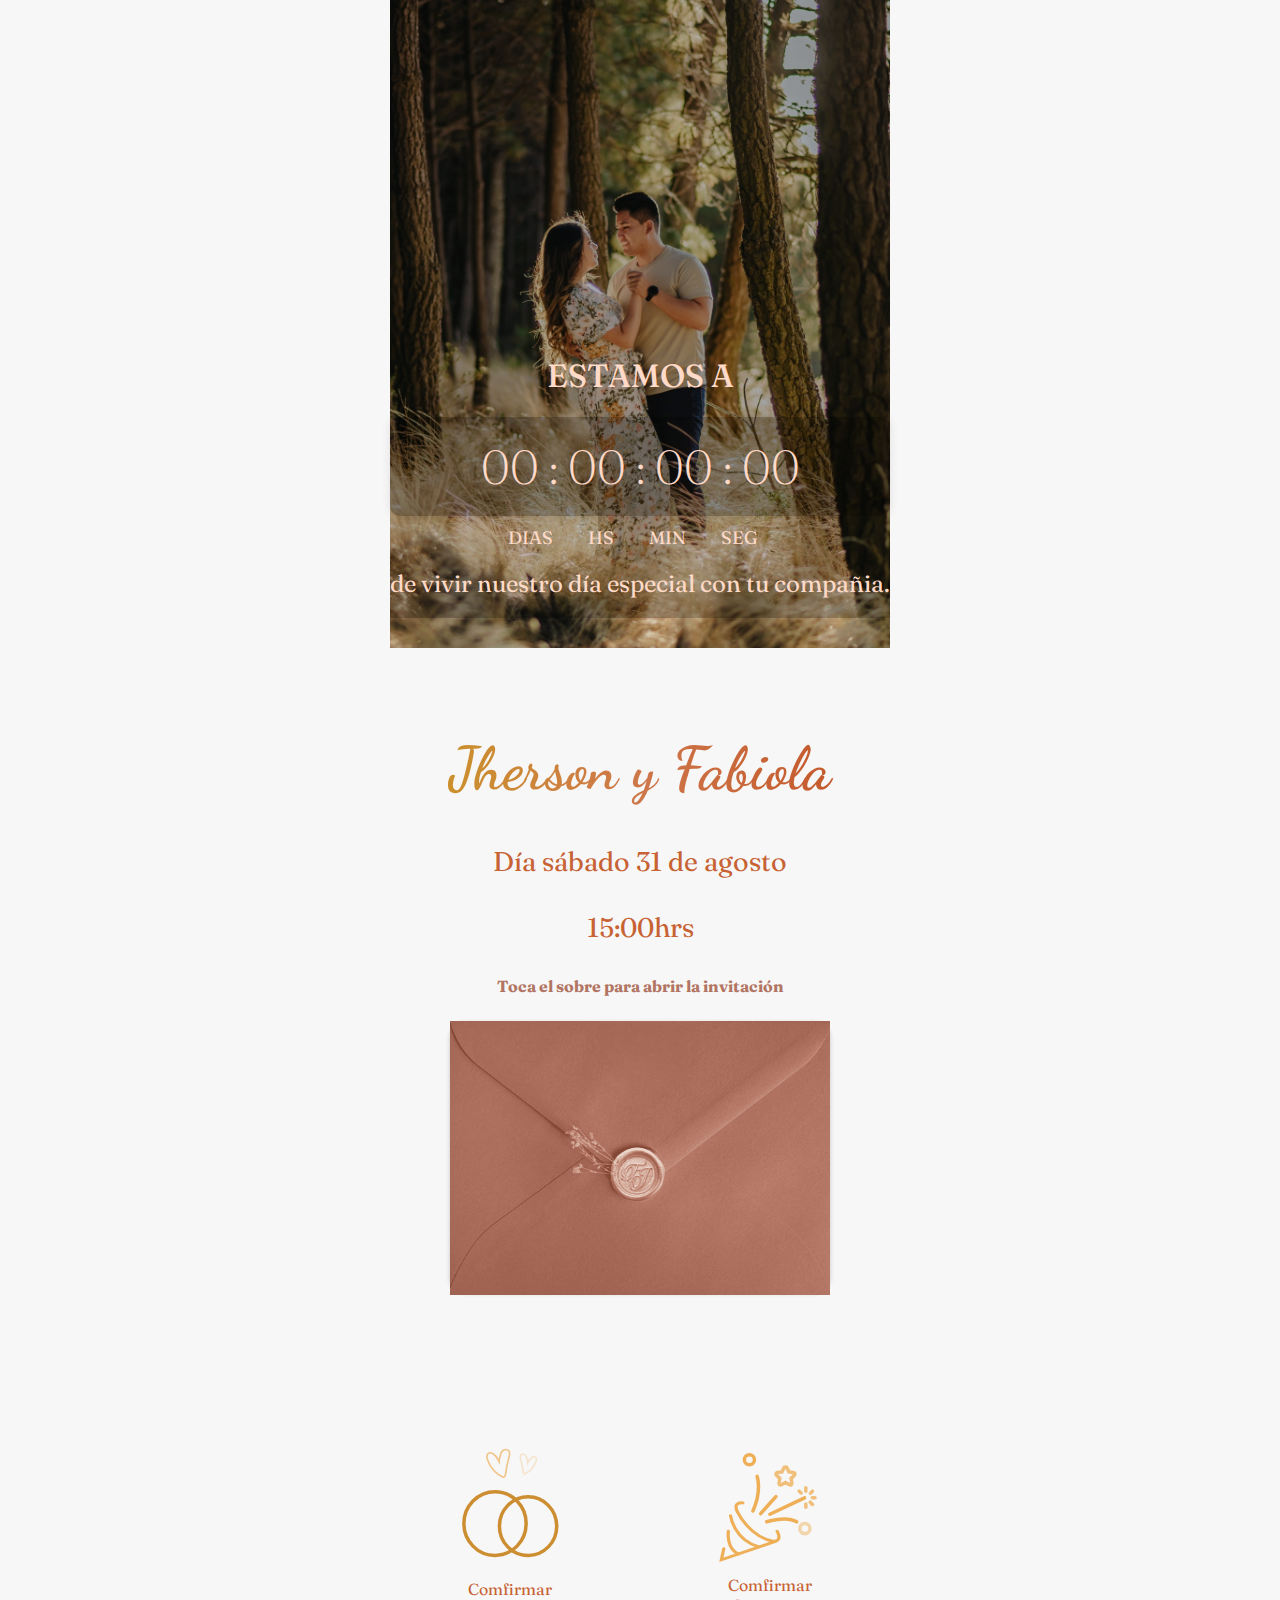
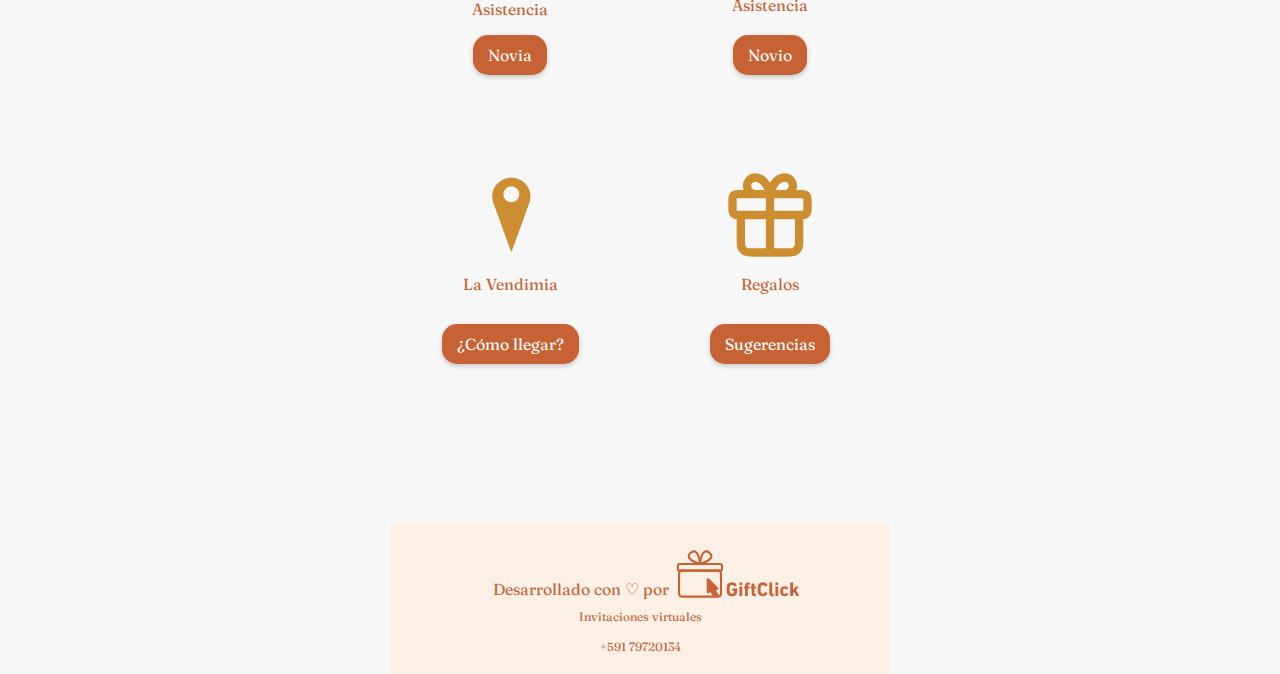
==== commit ff162a29: "details evrywhere" ====
--- a/index.html
+++ b/index.html
@@ -19,7 +19,7 @@
     </div>
     <h1 class="letering">Jherson y Fabiola</h1>
     <div class="textlet">
-        <p class="textlet1">Día sábado 31 de agosto <br> <br>16:00hrs </p>
+        <p class="textlet1">Día sábado 31 de agosto <br> <br>15:00hrs </p>
     </div>
     <div class="countdown">
         <h1>Estamos a</h1>
--- a/styles1.css
+++ b/styles1.css
@@ -596,6 +596,16 @@
 
 .container3 {
   background-image: url("golden3.jpg");
+  background-size: cover;
+  background-position: center;
+  display: flex;
+  flex-direction: column;
+  justify-content: center;
+  align-items: center;
+}
+
+.container3-5 {
+  background-image: url("download.svg");
   background-size: cover;
   background-position: center;
   display: flex;
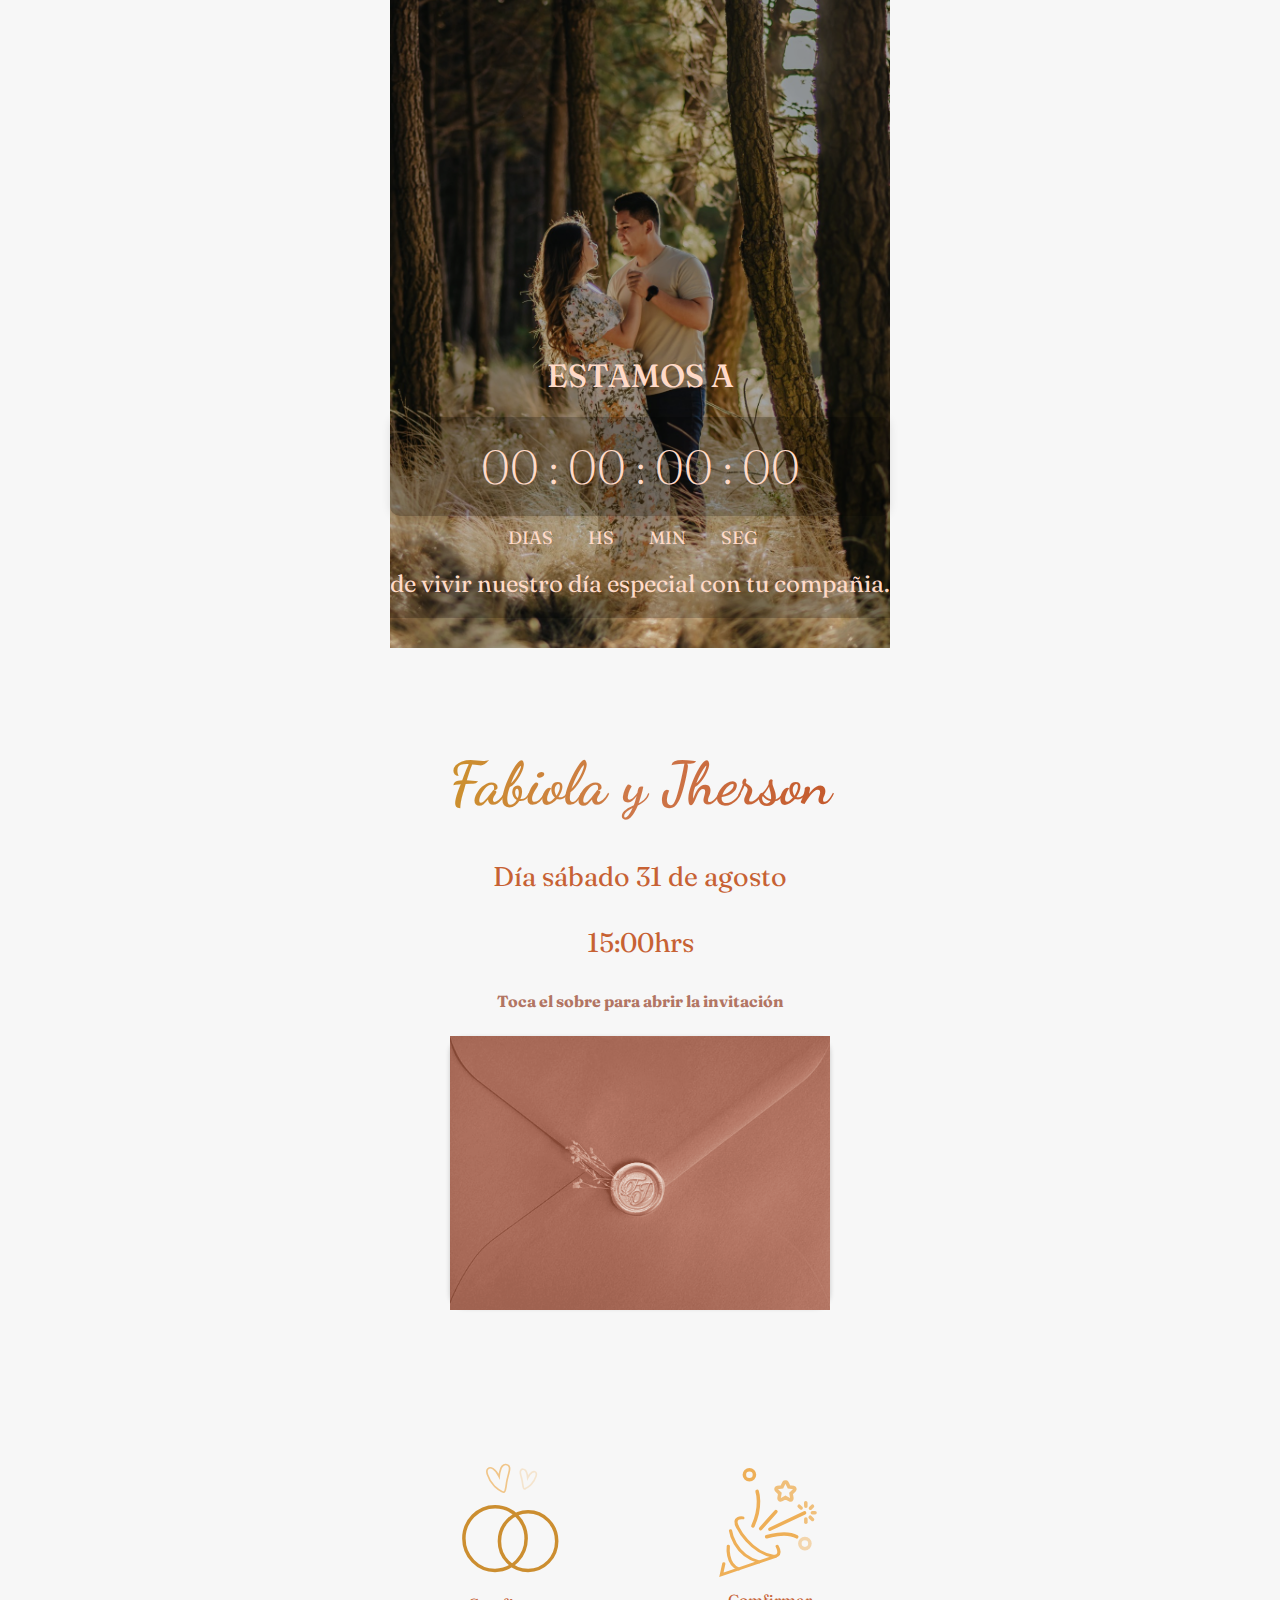
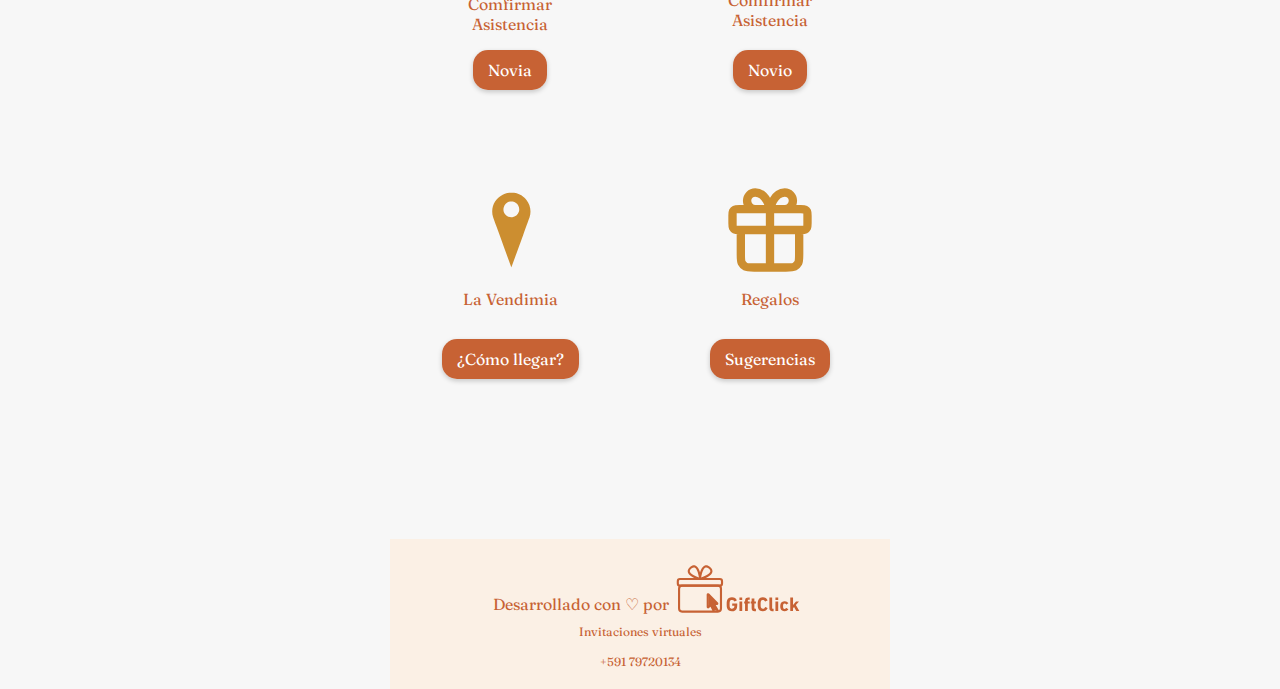
==== commit 0c6916a1: "detailsx5" ====
--- a/index.html
+++ b/index.html
@@ -4,20 +4,20 @@
 <head>
     <meta charset="UTF-8">
     <meta name="viewport" content="width=device-width, initial-scale=1.0">
-    <title>Nuestra Boda Jherson y Fabiola</title>
+    <title>Nuestra Boda Fabiola y Jherson</title>
     <link rel="icon" type="image/x-icon" href="favicon.ico">
     <link rel="stylesheet" href="styles1.css">
     <script src="https://ajax.googleapis.com/ajax/libs/jquery/3.5.1/jquery.min.js"></script>
     <link href="https://use.fontawesome.com/releases/v5.6.1/css/all.css" rel="stylesheet">
     <meta property="og:image" content="rings.jpg">
-    <title>Nuestra Boda Fabi y Jherson</title>
+    <title>Nuestra Boda Fabiola y Jherson</title>
 </head>
 
 <body>
     <div class="containerHome">
         <img src="Flowers.PNG" alt="qr gift" class="flores">
     </div>
-    <h1 class="letering">Jherson y Fabiola</h1>
+    <h1 class="letering">Fabiola y Jherson</h1>
     <div class="textlet">
         <p class="textlet1">Día sábado 31 de agosto <br> <br>15:00hrs </p>
     </div>
@@ -278,7 +278,7 @@
             <p class="textlet1">SUGERENCIA DE REGALOS</p>
             </div>
             <img src="qr2.png" id="qrcode" alt="Imagen de REGALO QR">
-            <h1 class="letering">Jherson y Fabiola</h1>
+            <h1 class="textlet1">Fabiola y Jherson</h1>
             <p class="textlet1">MESA DE REGALOS<br>MULTICENTER<br>Av.Uyuni N.1171 casi puente Muyurina<br>Cel. 69414806</p>
         </div>
     </div>
--- a/styles1.css
+++ b/styles1.css
@@ -151,7 +151,7 @@
 
 .letering {
   text-align: center;
-  margin-top: -15px;
+  margin-top: 0px;
   font-family: "Dancing Script", cursive;
   font-optical-sizing: auto;
   font-weight: 800;
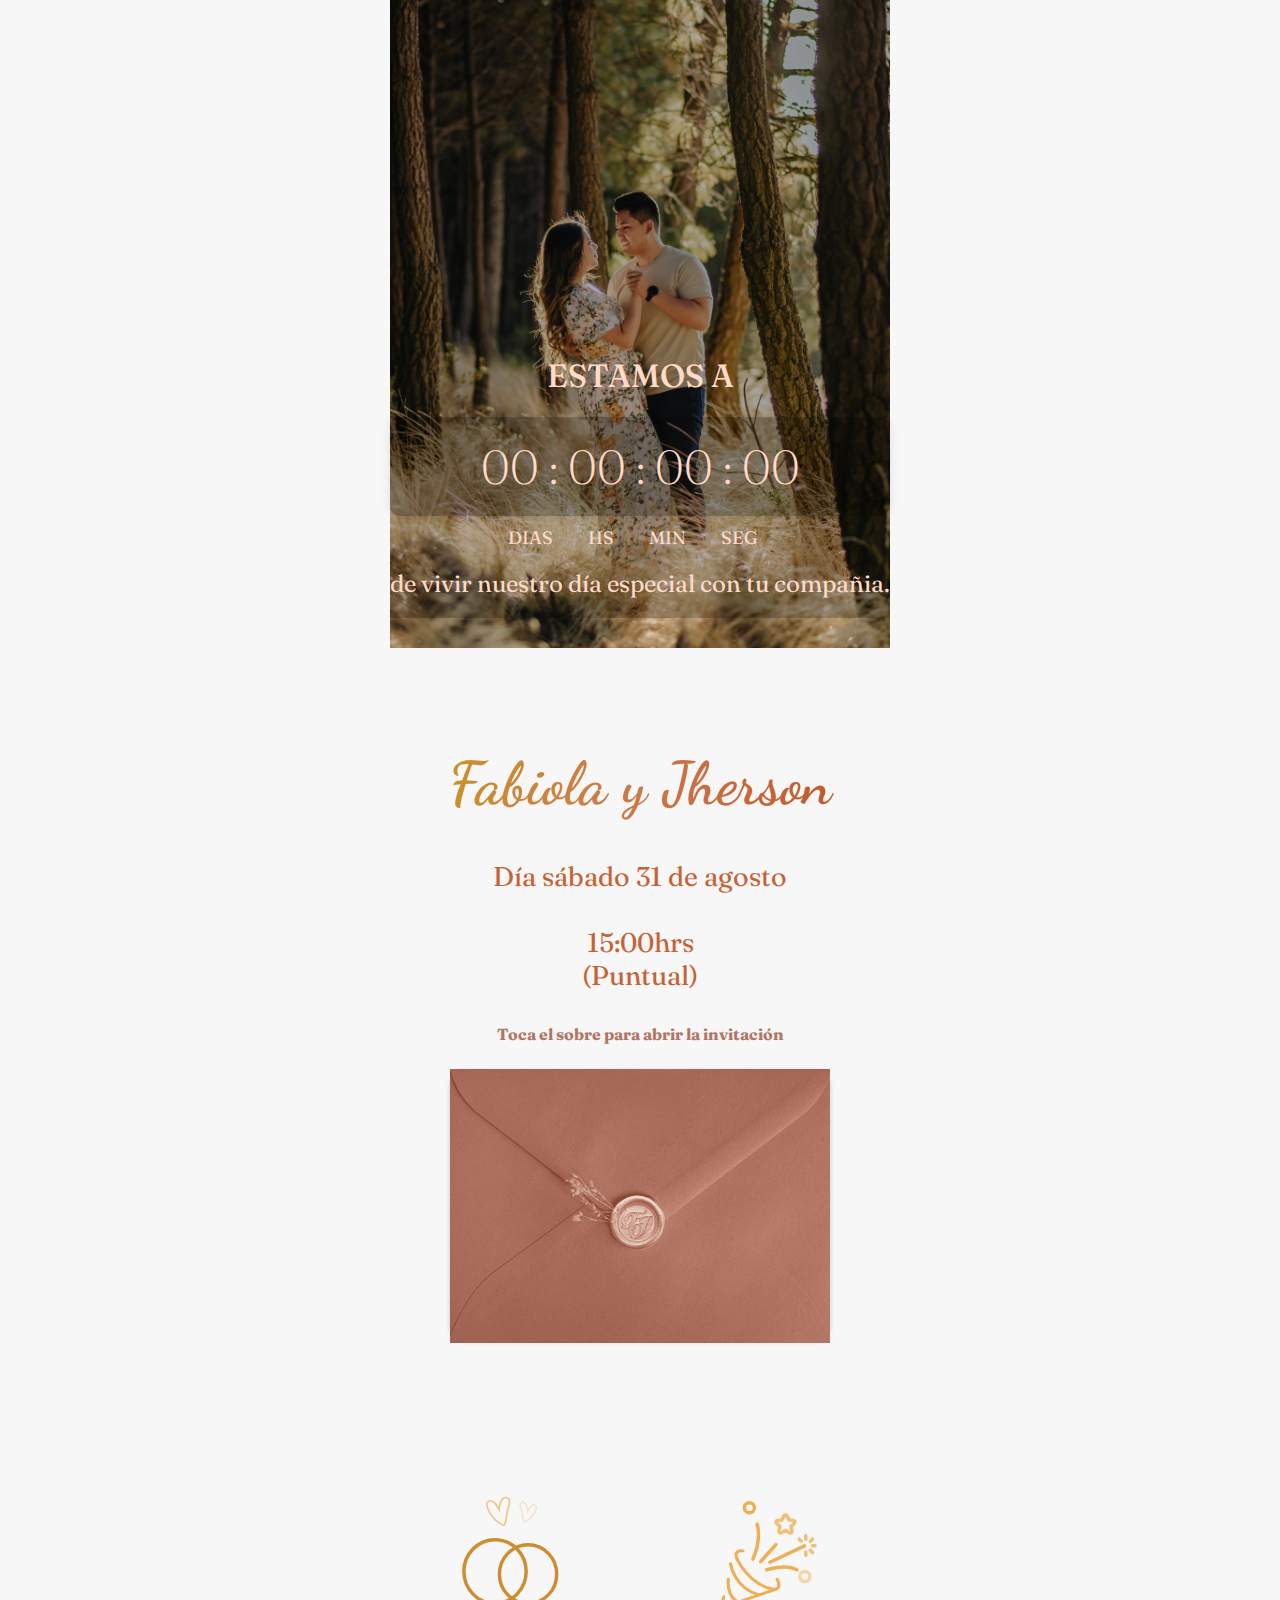
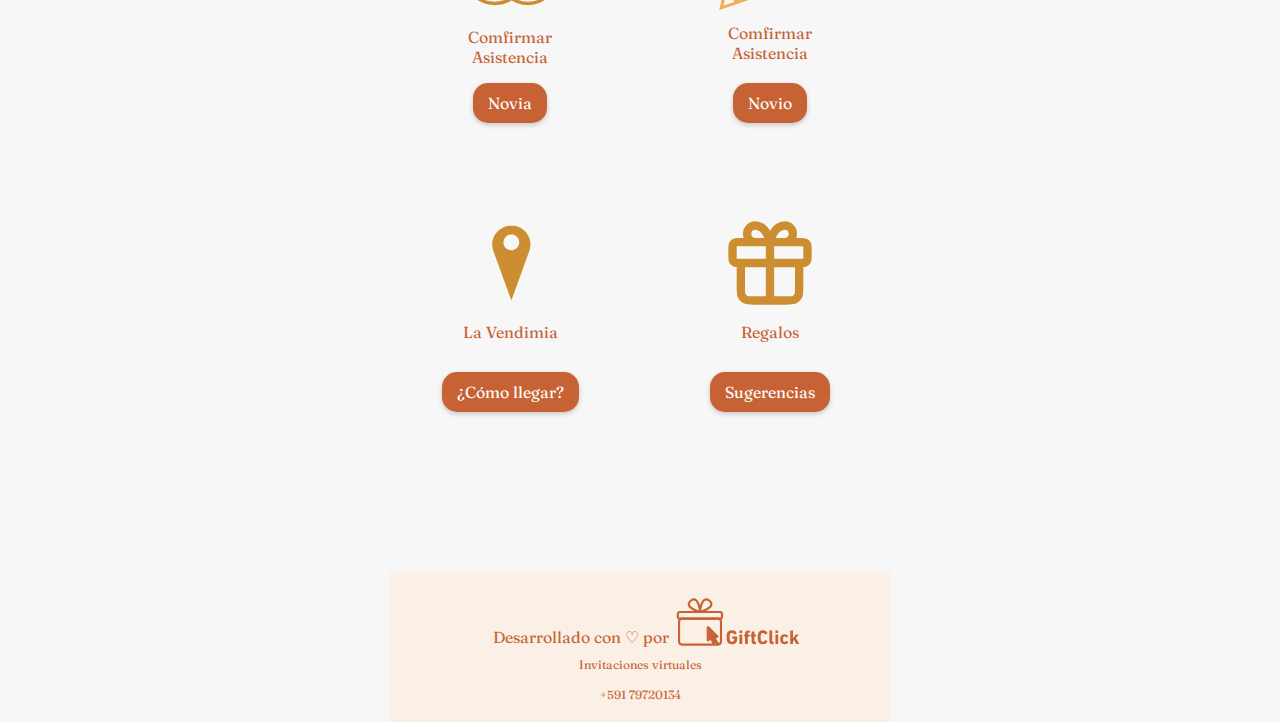
==== commit 217e92d2: "n" ====
--- a/index.html
+++ b/index.html
@@ -19,7 +19,7 @@
     </div>
     <h1 class="letering">Fabiola y Jherson</h1>
     <div class="textlet">
-        <p class="textlet1">Día sábado 31 de agosto <br> <br>15:00hrs </p>
+        <p class="textlet1">Día sábado 31 de agosto <br> <br>15:00hrs<br>(Puntual)</p>
     </div>
     <div class="countdown">
         <h1>Estamos a</h1>
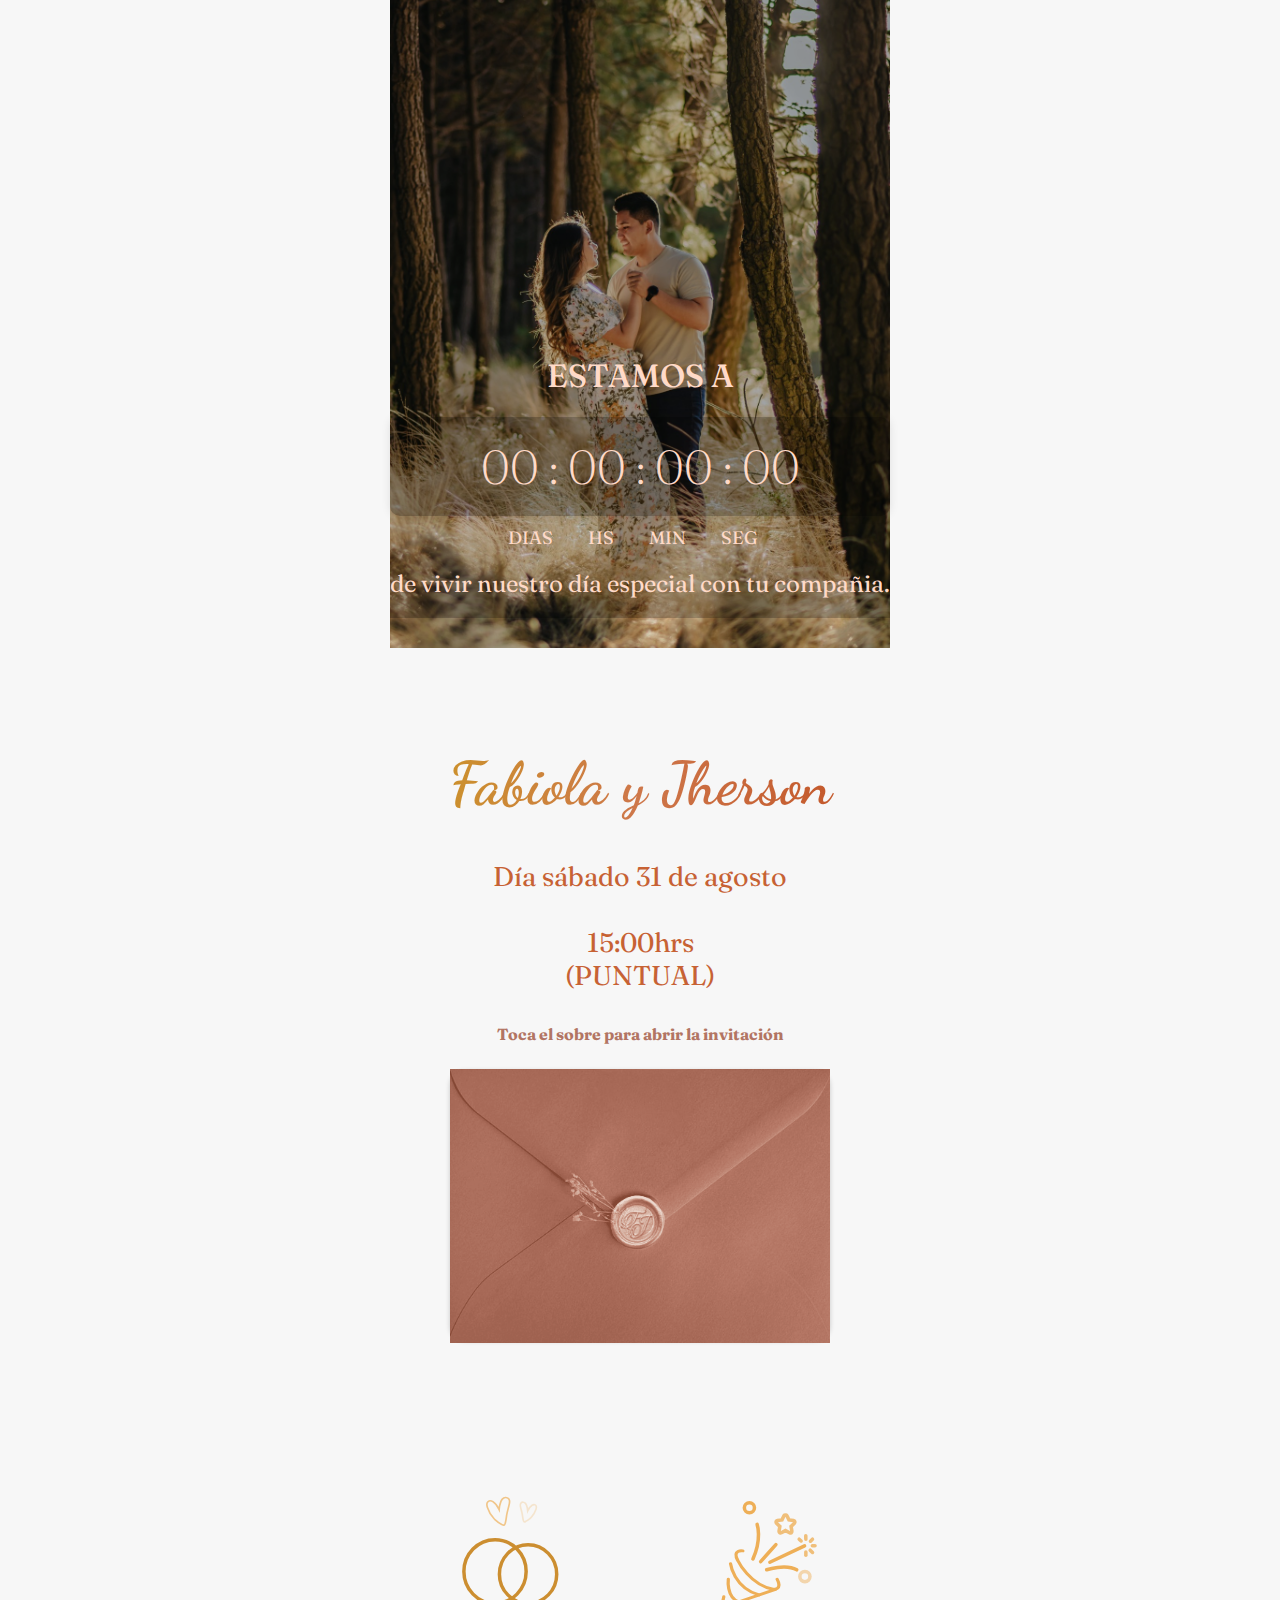
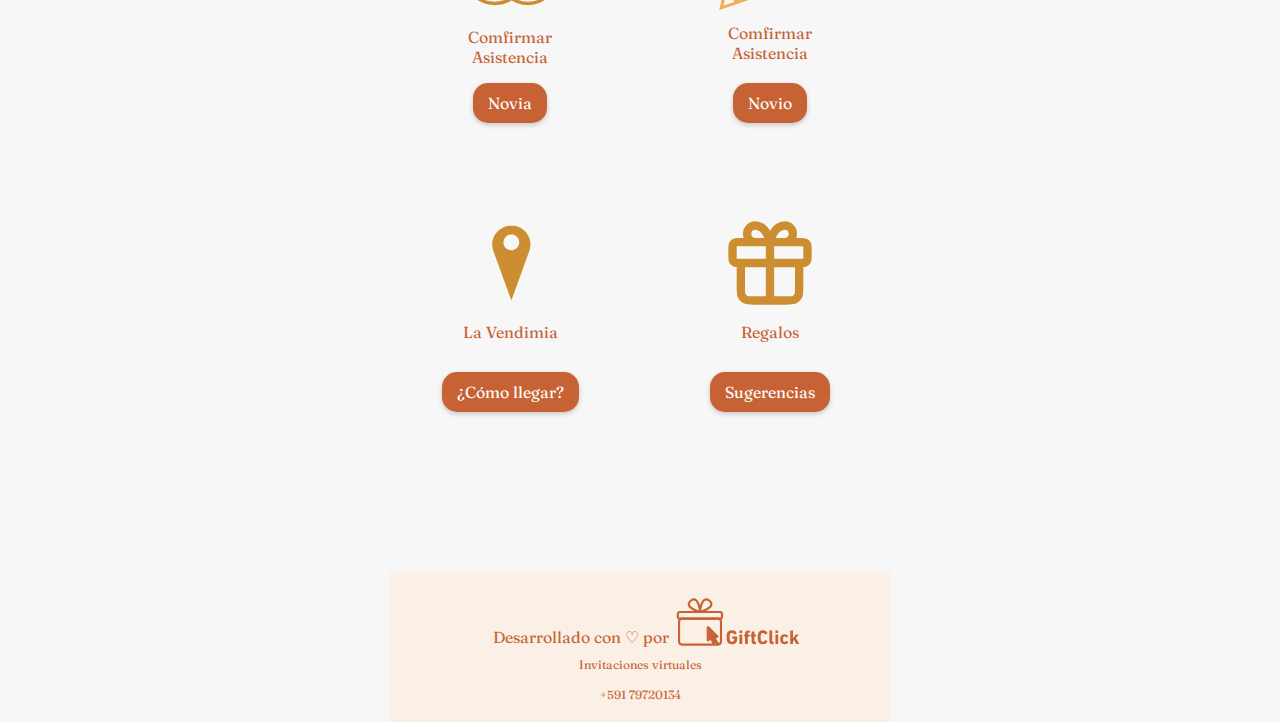
==== commit 3c8d61ea: "X1000" ====
--- a/index.html
+++ b/index.html
@@ -19,7 +19,7 @@
     </div>
     <h1 class="letering">Fabiola y Jherson</h1>
     <div class="textlet">
-        <p class="textlet1">Día sábado 31 de agosto <br> <br>15:00hrs<br>(Puntual)</p>
+        <p class="textlet1">Día sábado 31 de agosto <br> <br>15:00hrs<br>(PUNTUAL)</p>
     </div>
     <div class="countdown">
         <h1>Estamos a</h1>
@@ -278,7 +278,9 @@
             <p class="textlet1">SUGERENCIA DE REGALOS</p>
             </div>
             <img src="qr2.png" id="qrcode" alt="Imagen de REGALO QR">
-            <h1 class="textlet1">Fabiola y Jherson</h1>
+            <div class="textlet">
+            <p class="textlet1">FABIOLA Y JHERSON</p>
+            </div>
             <p class="textlet1">MESA DE REGALOS<br>MULTICENTER<br>Av.Uyuni N.1171 casi puente Muyurina<br>Cel. 69414806</p>
         </div>
     </div>
